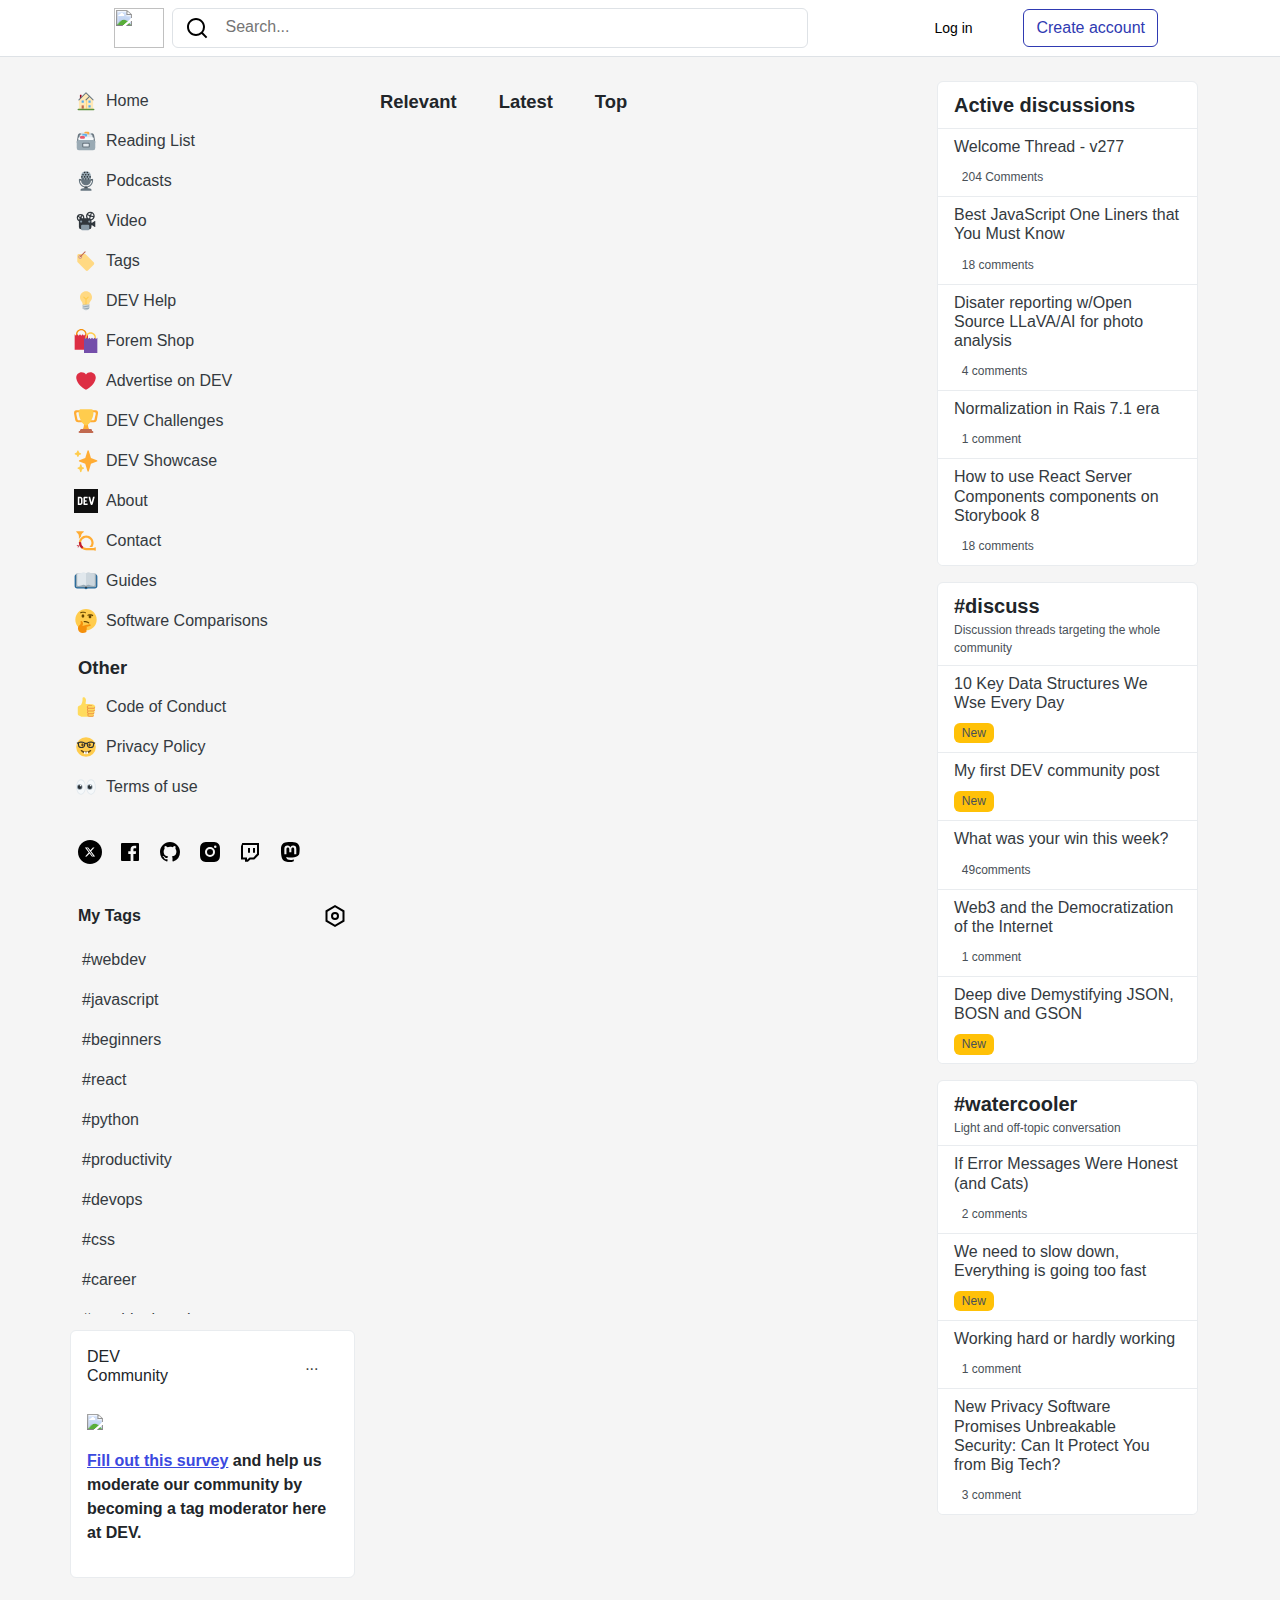
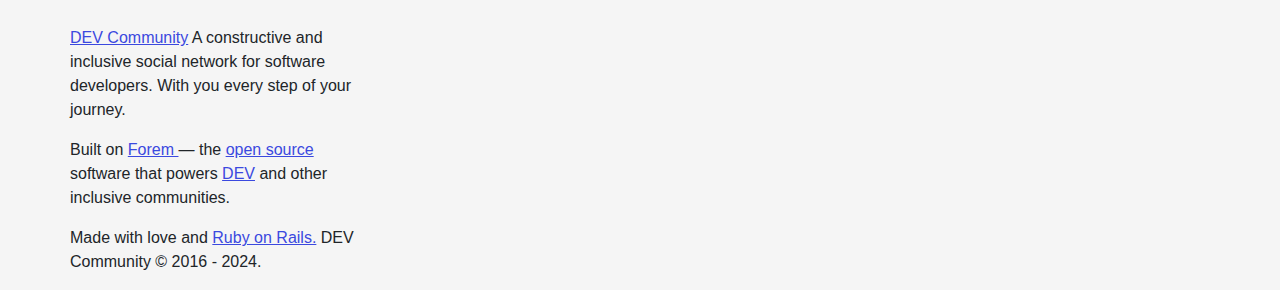
==== index.html @ f8b3f4e3 "." ====
<!DOCTYPE html>
<html lang="es">

<head>
  <meta charset="UTF-8" />
  <meta name="viewport" content="width=device-width, initial-scale=1.0" />
  <title>DEV Community</title>

  <link rel="icon"
    href="https://res.cloudinary.com/practicaldev/image/fetch/s--E8ak4Hr1--/c_limit,f_auto,fl_progressive,q_auto,w_32/https://dev-to.s3.us-east-2.amazonaws.com/favicon.ico" />
  <link rel="stylesheet" href="./css/styles.css" />
  <link href="https://cdn.jsdelivr.net/npm/bootstrap@5.3.3/dist/css/bootstrap.min.css" rel="stylesheet"
    integrity="sha384-QWTKZyjpPEjISv5WaRU9OFeRpok6YctnYmDr5pNlyT2bRjXh0JMhjY6hW+ALEwIH" crossorigin="anonymous" />
  <link rel="stylesheet" href="css/styles.css" />
</head>

<body class="bg-fondo vw-100 justify-content-center">

  <header class="bg-white m-0">
    <nav class="navbar navbar-expand-lg d-flex border-bottom">
      <div class="container-fuid w-100">
        <div class="d-flex justify-content-start justify-content-md-between ps-2">
          <button class="navbar-toggler ms-3 d-sm-block d-md-none" type="button"
            data-bs-target="#navbarSupportedContent" aria-controls="navbarSupportedContent" aria-expanded="false"
            data-bs-toggle="offcanvas" href="#navbarSupportedContent" role="button">
            <span class="navbar-toggler-icon" height="40"></span>
          </button>
          <div class="d-none d-md-block col-1"></div>
          <img src="https://dev-to-uploads.s3.amazonaws.com/uploads/logos/resized_logo_UQww2soKuUsjaOGNB38o.png" alt=""
            width="50" height="40" />
            

          <div class="border rounded d-none d-md-block ms-2 w-50 d-flex flex-nowrap align-items-center">
            <button class="btn btn-ghost-morado">
              <svg class="" width="24" height="24">
                <path
                  d="M18.031 16.617l4.283 4.282-1.415 1.415-4.282-4.283A8.96 8.96 0 0111 20c-4.968 0-9-4.032-9-9s4.032-9 9-9 9 4.032 9 9a8.96 8.96 0 01-1.969 5.617zm-2.006-.742A6.977 6.977 0 0018 11c0-3.868-3.133-7-7-7-3.868 0-7 3.132-7 7 0 3.867 3.132 7 7 7a6.977 6.977 0 004.875-1.975l.15-.15z">
                </path>
              </svg>
            </button>
            <input class="position-relative no-border w-50 border-0" type="text" placeholder="Search..." id="searchInput" />
          </div>
          <div class="ms-auto me-3 d-flex justify-content-end align-items-center gap-3">
            <button class="d-block d-md-none bg-transparent btn btn-light" id="searchButton">
              <svg class="" width="24" height="24">
                <path
                  d="M18.031 16.617l4.283 4.282-1.415 1.415-4.282-4.283A8.96 8.96 0 0111 20c-4.968 0-9-4.032-9-9s4.032-9 9-9 9 4.032 9 9a8.96 8.96 0 01-1.969 5.617zm-2.006-.742A6.977 6.977 0 0018 11c0-3.868-3.133-7-7-7-3.868 0-7 3.132-7 7 0 3.867 3.132 7 7 7a6.977 6.977 0 004.875-1.975l.15-.15z">
                </path>
              </svg>
            </button>
            <button onclick="window.location.href='./log-ing/login.html'"  type="button" class="btn btn-outline-secondary btn-sm m-1 button-login">
              Log in
            </button>
            <button onclick="window.location.href='./create-a-count/create-a-count.html'" class="btn btn-outline-dark-morado btn-bold text-nowrap">
              Create account
            </button>
          </div>
          <div class="d-none d-md-block col-1"></div>
        </div>
      </div>
    </nav>
  </header>


  <div class="container mt-4">
    <div class="row">
      <div class="d-none d-md-block col-md-4 col-lg-3 flex-column p-0">

        <div class="leftAside">
          <nav class="menuList" id="DevCommunity">
            <ul class="nav flex-column">
              <li class="nav-item">
                <a class="nav btn text-start btn-ghost-morado text-nowrap py-2" href="#">
                  <img src="img/home.svg" alt="" class="me-2 ms-1" />Home</a>
              </li>
              <li class="nav-item">
                <a class="nav btn text-start btn-ghost-morado text-nowrap py-2" href="#">
                  <img src="img/reading_list.svg" alt="" class="me-2 ms-1" />
                  Reading List</a>
              </li>
              <li class="nav-item">
                <a class="nav btn text-start btn-ghost-morado text-nowrap py-2" href="#">
                  <img src="img/podcasts.svg" alt="" class="me-2 ms-1" />
                  Podcasts</a>
              </li>
              <li class="nav-item">
                <a class="nav btn text-start btn-ghost-morado text-nowrap py-2" href="#">
                  <img src="img/videos.svg" alt="" class="me-2 ms-1" /> Video</a>
              </li>
              <li class="nav-item">
                <a class="nav btn text-start btn-ghost-morado text-nowrap py-2" href="#">
                  <img src="img/tags.svg" alt="" class="me-2 ms-1" /> Tags</a>
              </li>
              <li class="nav-item">
                <a class="nav btn text-start btn-ghost-morado text-nowrap py-2" href="#">
                  <img src="img/dev_help.svg" alt="" class="me-2 ms-1" /> DEV
                  Help</a>
              </li>
              <li class="nav-item">
                <a class="nav btn text-start btn-ghost-morado text-nowrap py-2" href="#">
                  <img src="img/forem_shop.svg" alt="" class="me-2 ms-1" />
                  Forem Shop</a>
              </li>
              <li class="nav-item">
                <a class="nav btn text-start btn-ghost-morado flex-nowrap text-nowrap py-2" href="#">
                  <img src="img/advertise.svg" alt="" class="me-2 ms-1" />
                  Advertise on DEV</a>
              </li>
              <li class="nav-item">
                <a class="nav btn text-start btn-ghost-morado text-nowrap py-2" href="#">
                  <img src="img/dev_challenges.svg" alt="" class="me-2 ms-1" />
                  DEV Challenges</a>
              </li>
              <li class="nav-item">
                <a class="nav btn text-start btn-ghost-morado text-nowrap py-2" href="#">
                  <img src="img/dev_showcase.svg" alt="" class="me-2 ms-1" />
                  DEV Showcase</a>
              </li>
              <li class="nav-item">
                <a class="nav btn text-start btn-ghost-morado text-nowrap py-2" href="#">
                  <img src="img/about.svg" alt="" class="me-2 ms-1" /> About</a>
              </li>
              <li class="nav-item">
                <a class="nav btn text-start btn-ghost-morado text-nowrap py-2" href="#">
                  <img src="img/contact.svg" alt="" class="me-2 ms-1" />
                  Contact</a>
              </li>
              <li class="nav-item">
                <a class="nav btn text-start btn-ghost-morado text-nowrap py-2" href="#">
                  <img src="img/guides.svg" alt="" class="me-2 ms-1" />
                  Guides</a>
              </li>
              <li class="nav-item">
                <a class="nav btn text-start btn-ghost-morado flex-nowrap text-nowrap py-2" href="#">
                  <img src="img/software.svg" alt="" class="me-2 ms-1" />
                  Software Comparisons</a>
              </li>
            </ul>
          </nav>
  
          <nav class="OthersContainer mt-3">
            <h6 class="ms-2 fs-6 fw-bold">Other</h6>
            <ul class="nav flex-column">
              <li class="nav-item">
                <a class="nav btn text-start btn-ghost-morado text-nowrap py-2" href="#">
                  <img src="img/code.svg" alt="" class="me-2 ms-1" />Code of
                  Conduct</a>
              </li>
              <li class="nav-item">
                <a class="nav btn text-start btn-ghost-morado text-nowrap py-2" href="#">
                  <img src="img/privacy.svg" alt="" class="me-2 ms-1" />Privacy
                  Policy</a>
              </li>
              <li class="nav-item">
                <a class="nav btn text-start btn-ghost-morado text-nowrap py-2" href="#">
                  <img src="img/terms.svg" alt="" class="me-2 ms-1" />Terms of
                  use</a>
              </li>
            </ul>
          </nav>
  
          <nav class="SocialsContainer d-flex justify-content-around mt-4 mb-4 w-75">
            <a href="" class="btn btn-ghost-morado p-2"><img src="img/twiter.svg" alt="" /></a>
            <a href="" class="btn btn-ghost-morado p-2"><img src="img/facebook.svg" alt="" /></a>
            <a href="" class="btn btn-ghost-morado p-2"><img src="img/github.svg" alt="" /></a>
            <a href="" class="btn btn-ghost-morado p-2"><img src="img/insta.svg" alt="" /></a>
            <a href="" class="btn btn-ghost-morado p-2"><img src="img/twitch.svg" alt="" /></a>
            <a href="" class="btn btn-ghost-morado p-2"><img src="img/mastodon.svg" alt="" /></a>
          </nav>
  
          <div class="TagsContainer">
            <header class="d-flex align-items-center justify-content-between">
              <h6 class="fw-bold ms-2 mt-2">My Tags</h6>
              <svg xmlns="http://www.w3.org/2000/svg" viewbox="0 0" width="40" height="40" class="btn btn-ghost-morado p-2">
                <path
                  d="M12 1l9.5 5.5v11L12 23l-9.5-5.5v-11L12 1zm0 2.311L4.5 7.653v8.694l7.5 4.342 7.5-4.342V7.653L12 3.311zM12 16a4 4 0 110-8 4 4 0 010 8zm0-2a2 2 0 100-4 2 2 0 000 4z">
                </path>
              </svg>
            </header>
    
            <div class="overflow-y-auto -m-1 p-1 mb-2" style="max-height: 42vh">
              <a href="" class="nav btn text-start btn-ghost-morado text-nowrap p-2">#webdev</a><a href=""
                class="nav btn text-start btn-ghost-morado text-nowrap p-2">#javascript</a><a href=""
                class="nav btn text-start btn-ghost-morado text-nowrap p-2">#beginners</a><a href=""
                class="nav btn text-start btn-ghost-morado text-nowrap p-2">#react</a><a href=""
                class="nav btn text-start btn-ghost-morado text-nowrap p-2">#python</a><a href=""
                class="nav btn text-start btn-ghost-morado text-nowrap p-2">#productivity</a><a href=""
                class="nav btn text-start btn-ghost-morado text-nowrap p-2">#devops</a><a href=""
                class="nav btn text-start btn-ghost-morado text-nowrap p-2">#css</a><a href=""
                class="nav btn text-start btn-ghost-morado text-nowrap p-2">#career</a><a href=""
                class="nav btn text-start btn-ghost-morado text-nowrap p-2">#machinelearning</a><a href=""
                class="nav btn text-start btn-ghost-morado text-nowrap p-2">#php</a><a href=""
                class="nav btn text-start btn-ghost-morado text-nowrap p-2">#android</a><a href="/t/git" title="git tag"
                class="nav btn text-start btn-ghost-morado text-nowrap p-2">#git</a><a href=""
                class="nav btn text-start btn-ghost-morado text-nowrap p-2">#codenewbie</a><a href=""
                class="nav btn text-start btn-ghost-morado text-nowrap p-2">#chatgpt</a><a href=""
                class="nav btn text-start btn-ghost-morado text-nowrap p-2">#vscode</a><a href=""
                class="nav btn text-start btn-ghost-morado text-nowrap p-2">#ios</a><a href=""
                class="nav btn text-start btn-ghost-morado text-nowrap p-2">#ubuntu</a><a href=""
                class="nav btn text-start btn-ghost-morado text-nowrap p-2">#bash</a>
            </div>
          </div>

          <div class="footerAsideContainer card rounded overflow-hidden border-light-subtle mx-auto display:grid gap-3 fw-bold mt-3">
            <div class="cardcontent p-3 border-light-subtle">
              <div class="justify-content-center">
                <div class="d-flex flex-row">
                  <h6>DEV Community</h6>
                  <a class="btn btn-ghost gap-1 w-25 h-25 bold ms-9 .text-wrap">
                    ...
                  </a>
                </div>
                <div class="mt-3 "><img class="w-100"
                    src="https://res.cloudinary.com/practicaldev/image/fetch/s--KfYhPrXu--/c_limit%2Cf_auto%2Cfl_progressive%2Cq_auto%2Cw_350/https://dev-to-uploads.s3.amazonaws.com/uploads/articles/gxatl8njvv45ht30hcx9.png" />
                </div>
                <div class="mt-3">
                  <p gap="5">
                    <a class="link-morado" href="">Fill out this survey</a> and help us moderate our
                    community by becoming a tag moderator here at DEV.
                  </p>
                </div>
              </div>
            </div>
          </div class=mt>
          <div class="mt-5">
            <p>
              <span><a class="link-morado" href="">DEV Community</a> A constructive and inclusive social
                network for software developers. With you every step of your
                journey.</span>
            <div class="mt-3">Built on <a class="link-morado" href="">Forem </a>— the
              <a class="link-morado" href="">open source</a> software that powers
              <a class="link-morado" href="">DEV</a> and other inclusive communities.
            </div>
            <div class="mt-3">Made with love
              and <a class="link-morado" href="">Ruby on Rails.</a> DEV Community © 2016 - 2024.</div>
            </p>
          </div>
          </div>


        </div>

        <div class="cardsContainer col-12 col-md-8 col-lg-6">
          <ul class="nav nav-underline">
            <li class="nav-item">
              <a class="btn btn-morado fs-6 fw-bold" aria-current="page" href="#" id="relevantButton">Relevant</a>
            </li>
            <li class="nav-item">
              <a class="btn btn-morado fs-6 fw-bold" href="#" id="latestButton">Latest</a>
            </li>
            <li class="nav-item">
              <a class="btn btn-morado fs-6 fw-bold" href="#" id="topButton">Top</a>
            </li>
          </ul>
          <div class="d-flex flex-column gap-2" id="allCards"> 
            <!--Aqui van las cards-->          
          </div>
        </div>       

        <div class="rightAside d-none col-3 d-lg-block">
          <div class="text-wrap">
            <!-- Tarjeta de Discusiones Activas -->
            <div class="card mb-3 border-light-subtle">
              <div class="card-header fw-bold fs-5 bg-transparent border-light-subtle">
                Active discussions
              </div>
              <ul class="list-group list-group-flush">
                <li class="list-group-item border-light-subtle">
                  <h6>
                    <a href="#" class="link-dark-morado">Welcome Thread - v277</a>
                  </h6>
                  <div class="reactions">
                    <span class="badge">204 Comments</span>
                  </div>
                </li>
                <li class="list-group-item border-light-subtle">
                  <h6>
                    <a href="#" class="link-dark-morado">Best JavaScript One Liners that You Must Know</a>
                  </h6>
                  <div class="reactions">
                    <span class="badge bg-transparent">18 comments</span>
                  </div>
                </li>
                <li class="list-group-item border-light-subtle">
                  <h6>
                    <a href="#" class="link-dark-morado">Disater reporting w/Open Source LLaVA/AI for photo
                      analysis</a>
                  </h6>
                  <div class="reactions">
                    <span class="badge bg-transparent">4 comments</span>
                  </div>
                </li>
                <li class="list-group-item border-light-subtle">
                  <h6>
                    <a href="#" class="link-dark-morado">Normalization in Rais 7.1 era</a>
                  </h6>
                  <div class="reactions">
                    <span class="badge bg-transparent">1 comment</span>
                  </div>
                </li>
                <li class="list-group-item">
                  <h6>
                    <a href="#" class="link-dark-morado">How to use React Server Components components on Storybook
                      8</a>
                  </h6>
                  <div class="reactions">
                    <span class="badge bg-transparent">18 comments</span>
                  </div>
                </li>
              </ul>
            </div>
    
            <!-- Tarjeta de Anuncios -->
            <div class="card mb-3 border-light-subtle">
              <div class="card-header d-flex flex-column bg-transparent border-light-subtle">
                <span class="fs-5 fw-bold">#discuss</span>
                <span class="fs-sm text-light-emphasis">Discussion threads targeting the whole community</span>
              </div>
    
              <ul class="list-group list-group-flush">
                <li class="list-group-item border-light-subtle">
                  <h6>
                    <a href="#" class="link-dark-morado">10 Key Data Structures We Wse Every Day</a>
                  </h6>
                  <div class="reactions">
                    <span class="badge bg-warning">New</span>
                  </div>
                </li>
                <li class="list-group-item border-light-subtle">
                  <h6>
                    <a href="#" class="link-dark-morado">My first DEV community post</a>
                  </h6>
                  <div class="reactions">
                    <span class="badge bg-warning">New</span>
                  </div>
                </li>
                <li class="list-group-item border-light-subtle">
                  <h6>
                    <a href="#" class="link-dark-morado">What was your win this week?</a>
                  </h6>
                  <div class="reactions">
                    <span class="badge bg-transparent">49comments</span>
                  </div>
                </li>
                <li class="list-group-item border-light-subtle">
                  <h6>
                    <a href="#" class="link-dark-morado">Web3 and the Democratization of the Internet</a>
                  </h6>
                  <div class="reactions">
                    <span class="badge bg-transparent">1 comment</span>
                  </div>
                </li>
                <li class="list-group-item border-light-subtle">
                  <h6>
                    <a href="#" class="link-dark-morado">Deep dive Demystifying JSON, BOSN and GSON</a>
                  </h6>
                  <div class="reactions">
                    <span class="badge bg-warning">New</span>
                  </div>
                </li>
              </ul>
            </div>
    
            <!-- Tarjeta de Eventos -->
            <div class="card mb-3 border-light-subtle">
              <div class="card-header d-flex flex-column bg-transparent border-light-subtle">
                <span class="fs-5 fw-bold">#watercooler</span>
                <span class="fs-sm text-light-emphasis">Light and off-topic conversation</span>
              </div>
    
              <ul class="list-group list-group-flush">
                <li class="list-group-item border-light-subtle">
                  <h6>
                    <a href="#" class="link-dark-morado"">If Error Messages Were
                      Honest (and Cats)
                    </h6>
                    <div class=" reactions">
                      <span class="badge bg-transparent">2 comments</span>
            </div>
            </li>
            <li class="list-group-item border-light-subtle link-danger">
              <h6>
                <a href="#" class="link-dark-morado">We need to slow down, Everything is going too fast</a>
              </h6>
              <div class="reactions">
                <span class="badge bg-warning">New</span>
              </div>
            </li>
            <li class="list-group-item border-light-subtle">
              <h6>
                <a href="#" class="link-dark-morado">Working hard or hardly working</a>
              </h6>
              <div class="reactions">
                <span class="badge bg-transparent">1 comment</span>
              </div>
            </li>
            <li class="list-group-item border-light-subtle">
              <h6>
                <a href="#" class="link-dark-morado">New Privacy Software Promises Unbreakable Security: Can It
                  Protect You from Big Tech?</a>
              </h6>
              <div class="reactions">
                <span class="badge bg-transparent">3 comment</span>
              </div>
            </li>
            </ul>
          </div>
            </div>
        </div>
        
      </div>
    </div>
  </div>


  <script src="https://cdn.jsdelivr.net/npm/bootstrap@5.3.3/dist/js/bootstrap.bundle.min.js"
    integrity="sha384-YvpcrYf0tY3lHB60NNkmXc5s9fDVZLESaAA55NDzOxhy9GkcIdslK1eN7N6jIeHz"
    crossorigin="anonymous"></script>
    <script src="js/main.js"></script>
</body>

</html>
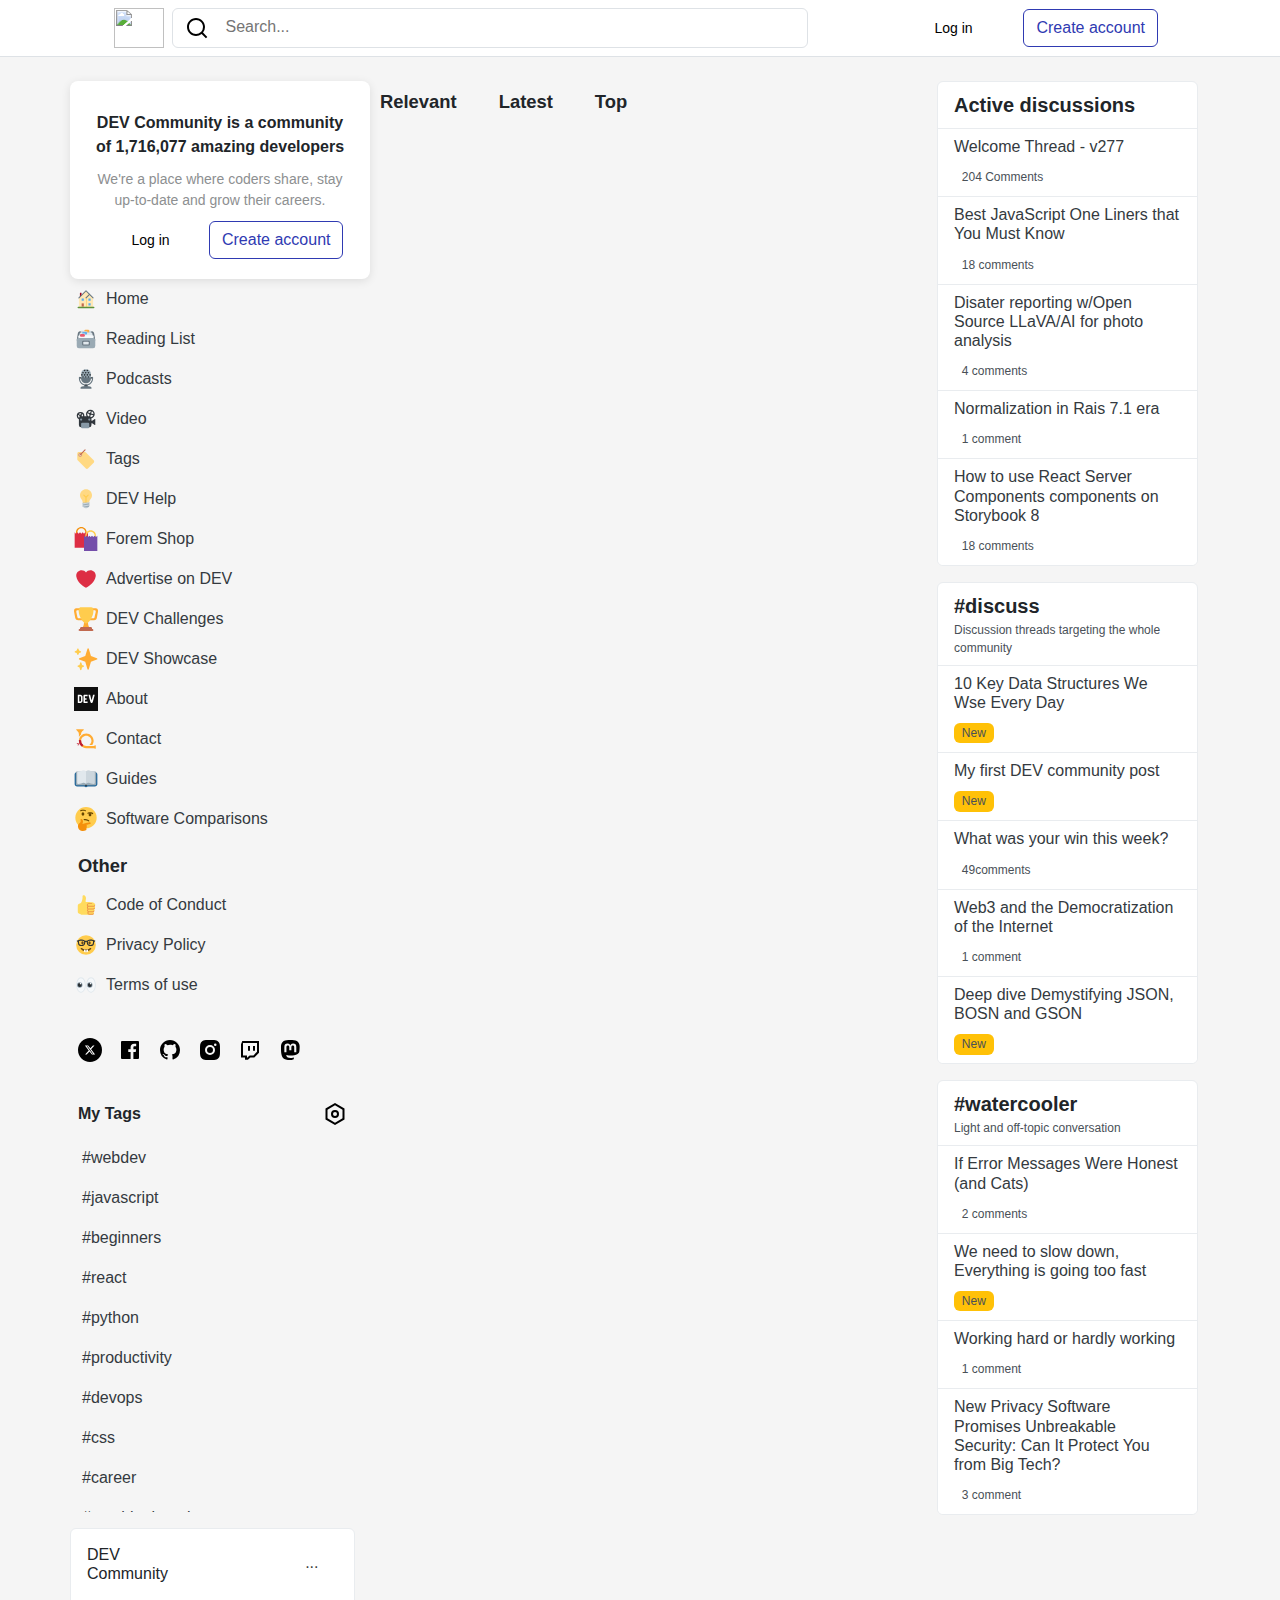
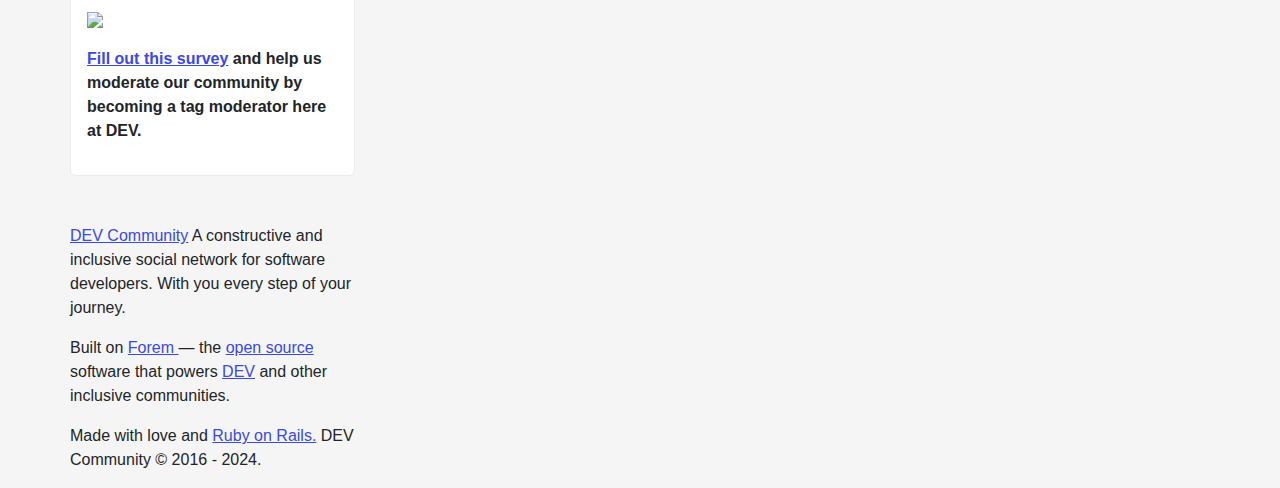
==== commit 4ea76130: "." ====
--- a/index.html
+++ b/index.html
@@ -28,7 +28,6 @@
           <div class="d-none d-md-block col-1"></div>
           <img src="https://dev-to-uploads.s3.amazonaws.com/uploads/logos/resized_logo_UQww2soKuUsjaOGNB38o.png" alt=""
             width="50" height="40" />
-            
 
           <div class="border rounded d-none d-md-block ms-2 w-50 d-flex flex-nowrap align-items-center">
             <button class="btn btn-ghost-morado">
@@ -66,6 +65,21 @@
     <div class="row">
       <div class="d-none d-md-block col-md-4 col-lg-3 flex-column p-0">
 
+        <div class="barra-lateral">
+          <div class="card-lateral">
+            <p><strong>DEV Community is a community of 1,716,077 amazing developers</strong></p>
+            <p class="asidi-p">We're a place where coders share, stay up-to-date and grow their careers.</p>
+            <button onclick="window.location.href='./log-ing/login.html'" type="button"
+              class="btn btn-outline-secondary btn-sm m-1 button-login">
+              Log in
+            </button>
+            <button onclick="window.location.href='./create-a-count/create-a-count.html'"
+              class="btn btn-outline-dark-morado text-nowrap button-create-account">
+              Create account
+            </button>
+          </div>
+        </div>
+        
         <div class="leftAside">
           <nav class="menuList" id="DevCommunity">
             <ul class="nav flex-column">
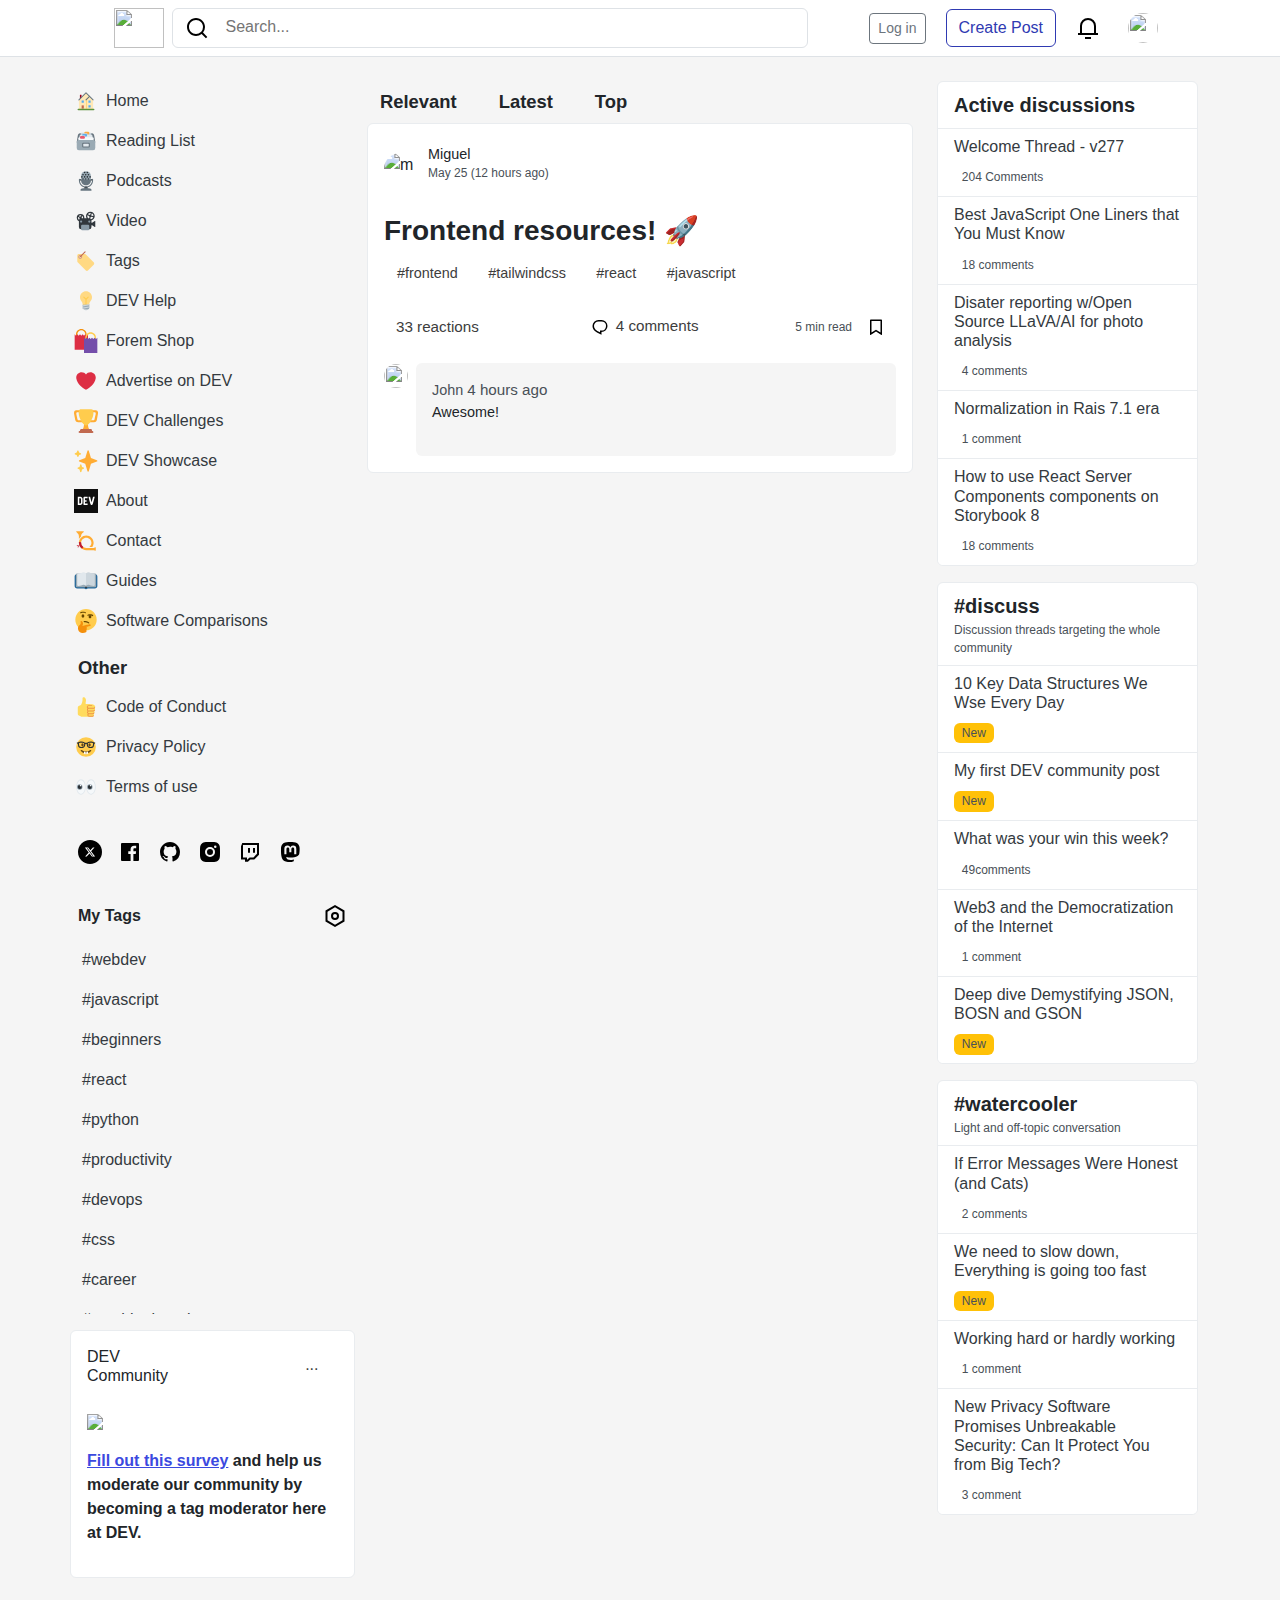
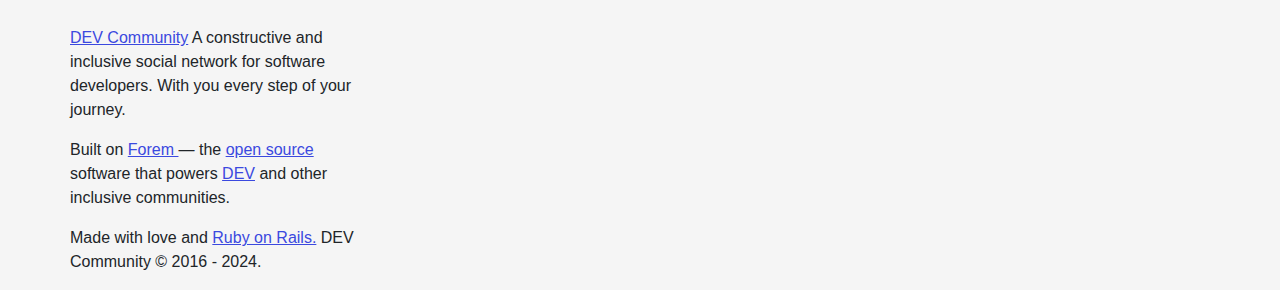
==== commit d1e14de4: "2" ====
--- a/index.html
+++ b/index.html
@@ -29,6 +29,120 @@
           <img src="https://dev-to-uploads.s3.amazonaws.com/uploads/logos/resized_logo_UQww2soKuUsjaOGNB38o.png" alt=""
             width="50" height="40" />
 
+          <!--sidebar-->
+          <div class="offcanvas offcanvas-start d-lg-none" data-bs-scroll="true" data-bs-backdrop="false"
+            id="navbarSupportedContent" tabindex="-1" aria-labelledby="navbarSupportedContentLabel">
+            <div class="offcanvas-header">
+              <h5 class="offcanvas-title" id="navbarSupportedContentLabel">
+                Dev Community
+              </h5>
+              <button type="button" class="btn-close" data-bs-dismiss="offcanvas" aria-label="Close"></button>
+            </div>
+            <div class="offcanvas-body p-0">
+              <div class="ps-2 pe-2">
+                <nav id="DevCommunity">
+                  <ul class="nav flex-column">
+                    <li class="nav-item">
+                      <a class="nav btn text-start btn-ghost-morado text-nowrap py-2" href="#">
+                        <img src="img/home.svg" alt="" class="me-2 ms-1" />Home</a>
+                    </li>
+                    <li class="nav-item">
+                      <a class="nav btn text-start btn-ghost-morado text-nowrap py-2" href="#">
+                        <img src="img/reading_list.svg" alt="" class="me-2 ms-1" />
+                        Reading List</a>
+                    </li>
+                    <li class="nav-item">
+                      <a class="nav btn text-start btn-ghost-morado text-nowrap py-2" href="#">
+                        <img src="img/podcasts.svg" alt="" class="me-2 ms-1" />
+                        Podcasts</a>
+                    </li>
+                    <li class="nav-item">
+                      <a class="nav btn text-start btn-ghost-morado text-nowrap py-2" href="#">
+                        <img src="img/videos.svg" alt="" class="me-2 ms-1" />
+                        Video</a>
+                    </li>
+                    <li class="nav-item">
+                      <a class="nav btn text-start btn-ghost-morado text-nowrap py-2" href="#">
+                        <img src="img/tags.svg" alt="" class="me-2 ms-1" />
+                        Tags</a>
+                    </li>
+                    <li class="nav-item">
+                      <a class="nav btn text-start btn-ghost-morado text-nowrap py-2" href="#">
+                        <img src="img/dev_help.svg" alt="" class="me-2 ms-1" />
+                        DEV Help</a>
+                    </li>
+                    <li class="nav-item">
+                      <a class="nav btn text-start btn-ghost-morado text-nowrap py-2" href="#">
+                        <img src="img/forem_shop.svg" alt="" class="me-2 ms-1" />
+                        Forem Shop</a>
+                    </li>
+                    <li class="nav-item">
+                      <a class="nav btn text-start btn-ghost-morado flex-nowrap text-nowrap py-2" href="#">
+                        <img src="img/advertise.svg" alt="" class="me-2 ms-1" />
+                        Advertise on DEV</a>
+                    </li>
+                    <li class="nav-item">
+                      <a class="nav btn text-start btn-ghost-morado text-nowrap py-2" href="#">
+                        <img src="img/dev_challenges.svg" alt="" class="me-2 ms-1" />
+                        DEV Challenges</a>
+                    </li>
+                    <li class="nav-item">
+                      <a class="nav btn text-start btn-ghost-morado text-nowrap py-2" href="#">
+                        <img src="img/dev_showcase.svg" alt="" class="me-2 ms-1" />
+                        DEV Showcase</a>
+                    </li>
+                    <li class="nav-item">
+                      <a class="nav btn text-start btn-ghost-morado text-nowrap py-2" href="#">
+                        <img src="img/about.svg" alt="" class="me-2 ms-1" />
+                        About</a>
+                    </li>
+                    <li class="nav-item">
+                      <a class="nav btn text-start btn-ghost-morado text-nowrap py-2" href="#">
+                        <img src="img/contact.svg" alt="" class="me-2 ms-1" />
+                        Contact</a>
+                    </li>
+                    <li class="nav-item">
+                      <a class="nav btn text-start btn-ghost-morado text-nowrap py-2" href="#">
+                        <img src="img/guides.svg" alt="" class="me-2 ms-1" />
+                        Guides</a>
+                    </li>
+                    <li class="nav-item">
+                      <a class="nav btn text-start btn-ghost-morado flex-nowrap text-nowrap py-2" href="#">
+                        <img src="img/software.svg" alt="" class="me-2 ms-1" />
+                        Software Comparisons</a>
+                    </li>
+                  </ul>
+                </nav>
+                <nav class="mt-3" id="Other">
+                  <h6 class="ms-2 fs-5 fw-bold">Other</h6>
+                  <ul class="nav flex-column">
+                    <li class="nav-item">
+                      <a class="nav btn text-start btn-ghost-morado text-nowrap py-2" href="#">
+                        <img src="img/code.svg" alt="" class="me-2 ms-1" />Code of Conduct</a>
+                    </li>
+                    <li class="nav-item">
+                      <a class="nav btn text-start btn-ghost-morado text-nowrap py-2" href="#">
+                        <img src="img/privacy.svg" alt="" class="me-2 ms-1" />Privacy Policy</a>
+                    </li>
+                    <li class="nav-item">
+                      <a class="nav btn text-start btn-ghost-morado text-nowrap py-2" href="#">
+                        <img src="img/terms.svg" alt="" class="me-2 ms-1" />Terms of use</a>
+                    </li>
+                  </ul>
+                </nav>
+                <nav class="d-flex justify-content-around mt-4 mb-4 w-75" id="Socials">
+                  <a href="" class="btn btn-ghost-morado px-2 py-2"><img src="img/twiter.svg" alt="" /></a>
+                  <a href="" class="btn btn-ghost-morado px-2 py-2"><img src="img/facebook.svg" alt="" /></a>
+                  <a href="" class="btn btn-ghost-morado px-2 py-2"><img src="img/github.svg" alt="" /></a>
+                  <a href="" class="btn btn-ghost-morado px-2 py-2"><img src="img/insta.svg" alt="" /></a>
+                  <a href="" class="btn btn-ghost-morado px-2 py-2"><img src="img/twitch.svg" alt="" /></a>
+                  <a href="" class="btn btn-ghost-morado px-2 py-2"><img src="img/mastodon.svg" alt="" /></a>
+                </nav>
+              </div>
+            </div>
+          </div>
+          <!--sidebar-->
+
           <div class="border rounded d-none d-md-block ms-2 w-50 d-flex flex-nowrap align-items-center">
             <button class="btn btn-ghost-morado">
               <svg class="" width="24" height="24">
@@ -37,10 +151,10 @@
                 </path>
               </svg>
             </button>
-            <input class="position-relative no-border w-50 border-0" type="text" placeholder="Search..." id="searchInput" />
+            <input class="position-relative no-border w-50 border-0" type="text" placeholder="Search..." />
           </div>
           <div class="ms-auto me-3 d-flex justify-content-end align-items-center gap-3">
-            <button class="d-block d-md-none bg-transparent btn btn-light" id="searchButton">
+            <button class="d-block d-md-none bg-transparent btn btn-light">
               <svg class="" width="24" height="24">
                 <path
                   d="M18.031 16.617l4.283 4.282-1.415 1.415-4.282-4.283A8.96 8.96 0 0111 20c-4.968 0-9-4.032-9-9s4.032-9 9-9 9 4.032 9 9a8.96 8.96 0 01-1.969 5.617zm-2.006-.742A6.977 6.977 0 0018 11c0-3.868-3.133-7-7-7-3.868 0-7 3.132-7 7 0 3.867 3.132 7 7 7a6.977 6.977 0 004.875-1.975l.15-.15z">
@@ -50,9 +164,16 @@
             <button onclick="window.location.href='./log-ing/login.html'"  type="button" class="btn btn-outline-secondary btn-sm m-1 button-login">
               Log in
             </button>
-            <button onclick="window.location.href='./create-a-count/create-a-count.html'" class="btn btn-outline-dark-morado btn-bold text-nowrap">
-              Create account
-            </button>
+            <a href="crearpost.html"><button onclick="window.location.href='./create-a-count/create-a-count.html'" class="btn btn-outline-dark-morado btn-bold text-nowrap">
+              Create Post
+            </button></a>
+            <a class="mx-1" href="">
+              <svg xmlns="http://www.w3.org/2000/svg" width="24" height="24">
+                <path d="M20 17h2v2H2v-2h2v-7a8 8 0 1116 0v7zm-2 0v-7a6 6 0 10-12 0v7h12zm-9 4h6v2H9v-2z"></path>
+              </svg>
+            </a>
+            <img class="ms-2 rounded-circle" src="https://randomuser.me/api/portraits/women/55.jpg" alt="" width="30"
+              height="30" />
           </div>
           <div class="d-none d-md-block col-1"></div>
         </div>
@@ -65,21 +186,6 @@
     <div class="row">
       <div class="d-none d-md-block col-md-4 col-lg-3 flex-column p-0">
 
-        <div class="barra-lateral">
-          <div class="card-lateral">
-            <p><strong>DEV Community is a community of 1,716,077 amazing developers</strong></p>
-            <p class="asidi-p">We're a place where coders share, stay up-to-date and grow their careers.</p>
-            <button onclick="window.location.href='./log-ing/login.html'" type="button"
-              class="btn btn-outline-secondary btn-sm m-1 button-login">
-              Log in
-            </button>
-            <button onclick="window.location.href='./create-a-count/create-a-count.html'"
-              class="btn btn-outline-dark-morado text-nowrap button-create-account">
-              Create account
-            </button>
-          </div>
-        </div>
-        
         <div class="leftAside">
           <nav class="menuList" id="DevCommunity">
             <ul class="nav flex-column">
@@ -263,11 +369,70 @@
               <a class="btn btn-morado fs-6 fw-bold" href="#" id="latestButton">Latest</a>
             </li>
             <li class="nav-item">
-              <a class="btn btn-morado fs-6 fw-bold" href="#" id="topButton">Top</a>
+              <a class="btn btn-morado fs-6 fw-bold" href="#">Top</a>
             </li>
           </ul>
-          <div class="d-flex flex-column gap-2" id="allCards"> 
-            <!--Aqui van las cards-->          
+          <div class="d-flex flex-column gap-2" id="allCards">
+            
+            <div class="card rounded overflow-hidden border-light-subtle" id="cards">
+              <img class="w-100" src="https://res.cloudinary.com/practicaldev/image/fetch/s--yH1__SZq--/c_limit%2Cf_auto%2Cfl_progressive%2Cq_auto%2Cw_775/https://dev-to-uploads.s3.amazonaws.com/uploads/articles/ytshyt5ieabbodlgx2gr.png" alt="" />
+              <div class="card-body p-3 border-light-subtle">
+                  <div class="d-flex align-items-center" id="firstSection">
+                      <img class="rounded-circle me-2" src="https://media.dev.to/cdn-cgi/image/width=90,height=90,fit=cover,gravity=auto,format=auto/https%3A%2F%2Fdev-to-uploads.s3.amazonaws.com%2Fuploads%2Fuser%2Fprofile_image%2F1463462%2Fadc8bd5d-e040-4aa7-8cce-18cb72dce06c.jpeg" alt="miguelrodriguez99 profile" width="32" height="32" />
+                      <div class="flex-grow-1">
+                          <a href="#" class="btn btn-ghost text-dark text-start p-1 fs-m">Miguel</a>
+                          <p class="fw-light fs-sm ms-1 text-light-emphasis link-dark fecha">May 25 (12 hours ago)</p>
+                      </div>
+                  </div>
+          
+                  <div class="mt-3" id="middleSection">
+                      <h3 class="mb-0">
+                          <a href="#" class="text-decoration-none text-dark fw-bold link-title"><strong>Frontend resources! &#128640;</strong></a>
+                      </h3>
+                      <div class="tags mt-2">
+                          <a href="#" class="btn btn-border fs-m">#frontend</a>
+                          <a href="#" class="btn btn-border fs-m">#tailwindcss</a>
+                          <a href="#" class="btn btn-border fs-m">#react</a>
+                          <a href="#" class="btn btn-border fs-m">#javascript</a>
+                      </div>
+          
+                      <div class="likes mt-3 d-flex justify-content-between align-items-center">
+                          <a href="#" class="btn btn-ghost fs-reactions d-flex gap-1">
+                              <span>33 reactions</span>
+                          </a>
+                          <a href="#" class="btn btn-ghost fs-reactions">
+                              <svg width="24" height="24" xmlns="http://www.w3.org/2000/svg" class="crayons-icon">
+                                  <path d="M10.5 5h3a6 6 0 110 12v2.625c-3.75-1.5-9-3.75-9-8.625a6 6 0 016-6zM12 15.5h1.5a4.501 4.501 0 001.722-8.657A4.5 4.5 0 0013.5 6.5h-3A4.5 4.5 0 006 11c0 2.707 1.846 4.475 6 6.36V15.5z"></path>
+                              </svg>
+                              4 comments
+                          </a>
+                          <div class="d-flex align-items-center">
+                              <p class="fw-light fs-sm text-light-emphasis mb-0">5 min read</p>
+                              <svg class="btn btn-ghost-morado p-2 ms-1" viewbox="0 0" width="40" height="40" xmlns="http://www.w3.org/2000/svg">
+                                  <path d="M6.75 4.5h10.5a.75.75 0 01.75.75v14.357a.375.375 0 01-.575.318L12 16.523l-5.426 3.401A.375.375 0 016 19.607V5.25a.75.75 0 01.75-.75zM16.5 6h-9v11.574l4.5-2.82 4.5 2.82V6z"></path>
+                              </svg>
+                          </div>
+                      </div>
+                  </div>
+          
+                  <div class="d-flex mt-3 gap-2" id="commentSection">
+                      <div class="avatarcomment">
+                          <img class="rounded-circle" src="https://media.dev.to/cdn-cgi/image/width=320,height=320,fit=cover,gravity=auto,format=auto/https%3A%2F%2Fdev-to-uploads.s3.amazonaws.com%2Fuploads%2Fuser%2Fprofile_image%2F1493941%2F935afd13-e2f6-480b-9fd3-975988dc6f30.jpg" alt="" width="24" height="24" />
+                      </div>
+                      <div class="comment rounded bg-fondo flex-grow-1 p-3">
+                          <div class="authortime d-flex align-items-center gap-1">
+                              <a href="#" class="text-decoration-none text-light-emphasis fs-m">John</a>
+                              <a href="#" class="fs-reactions text-decoration-none text-light-emphasis fw-lighter">4 hours ago</a>
+                          </div>
+                          <div class="fs-m">
+                              <p>Awesome!</p>
+                          </div>
+                      </div>
+                  </div>
+              </div>
+          </div>
+          
+            
           </div>
         </div>       
 
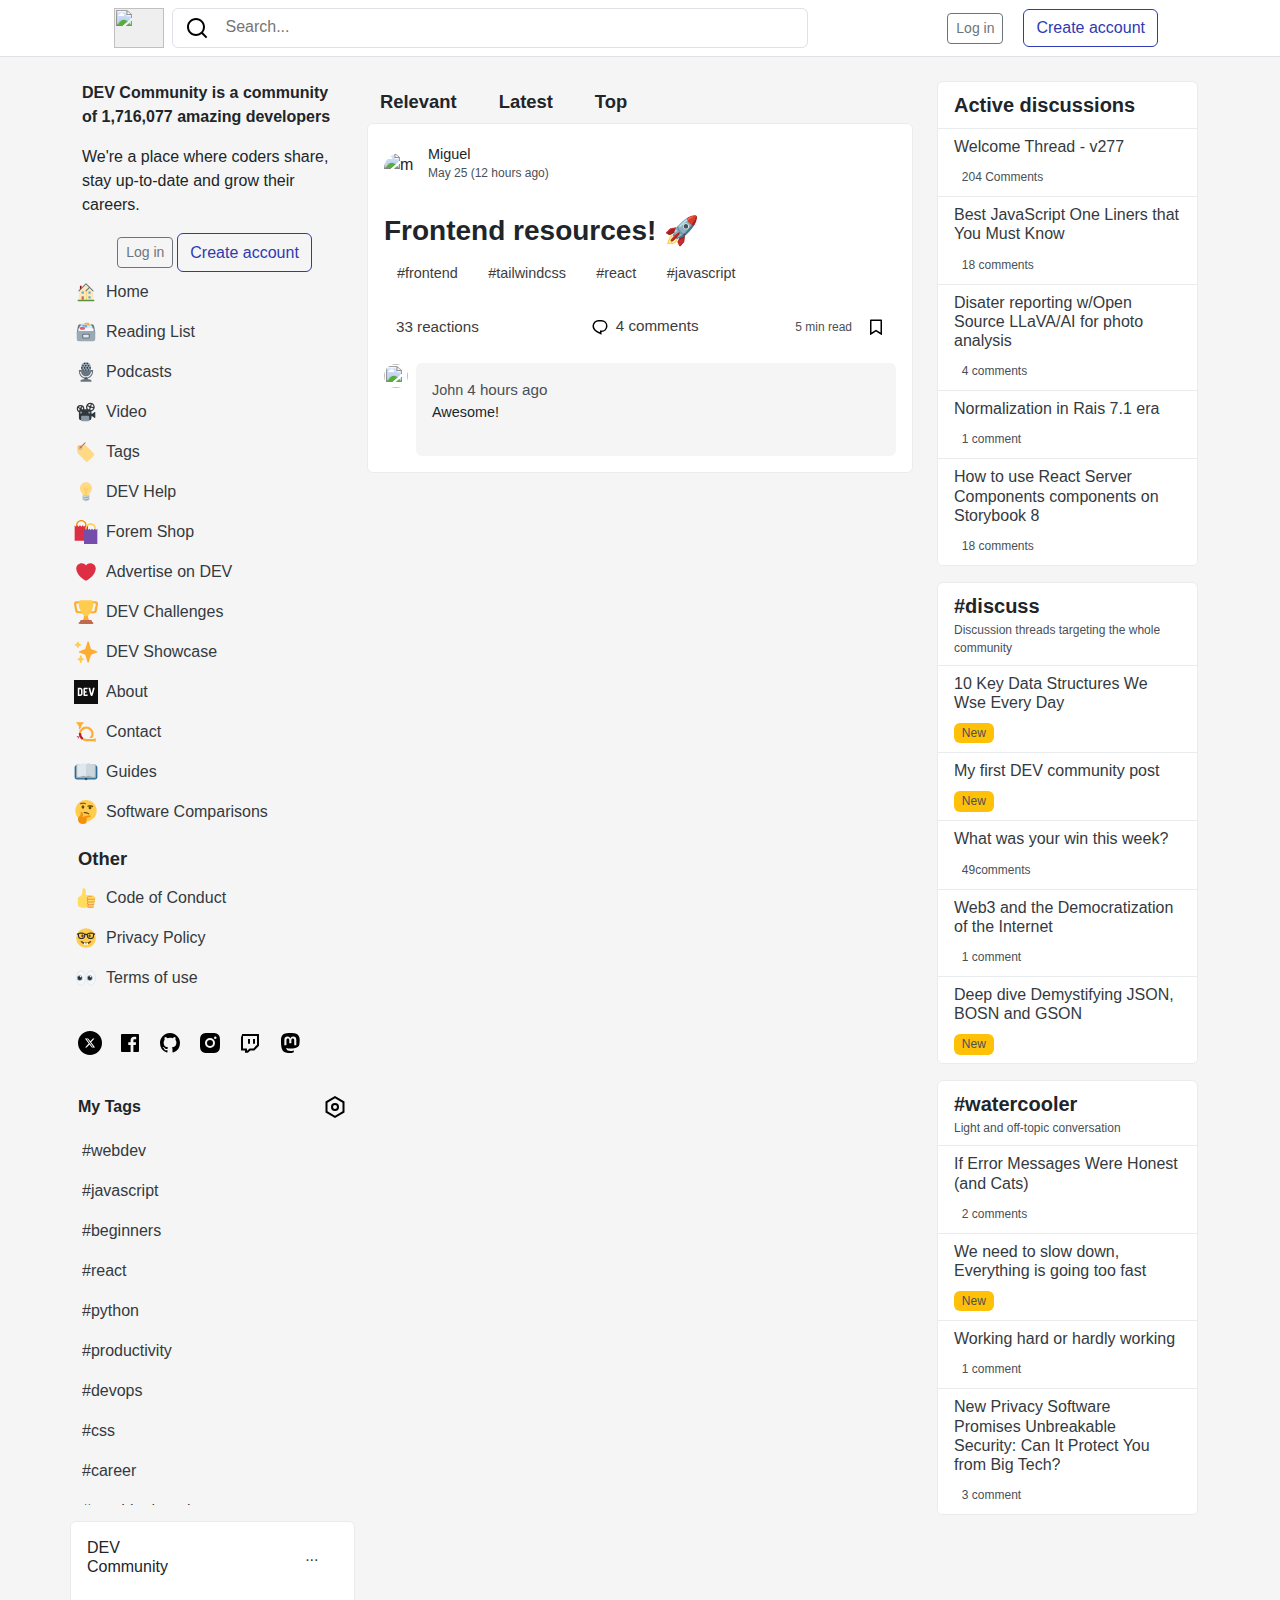
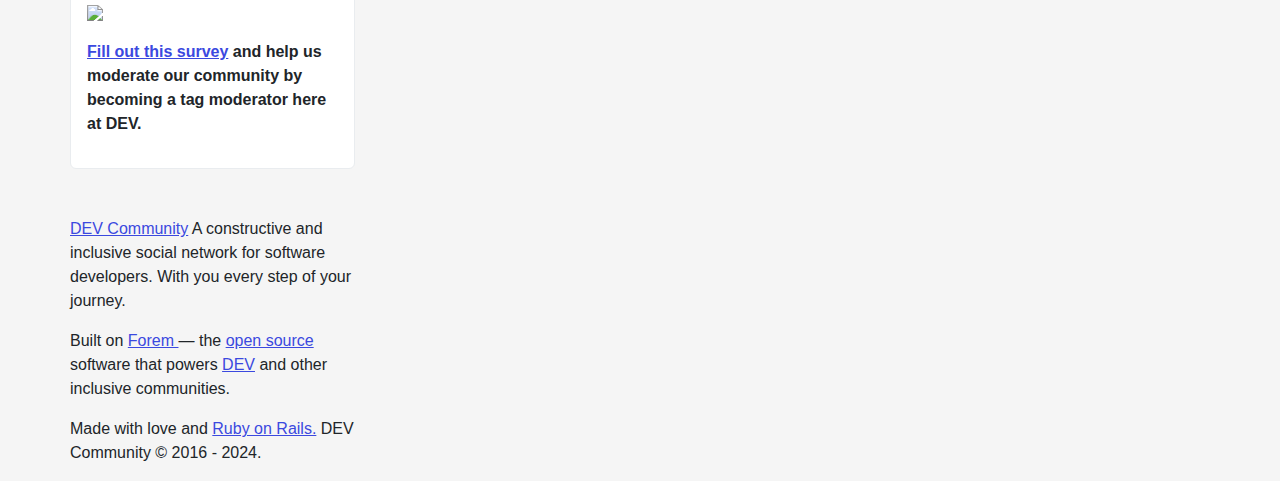
==== commit fcc97571: "2" ====
--- a/index.html
+++ b/index.html
@@ -26,123 +26,10 @@
             <span class="navbar-toggler-icon" height="40"></span>
           </button>
           <div class="d-none d-md-block col-1"></div>
+          <button style="border: none;" onclick="window.location.href='./index.html'">
           <img src="https://dev-to-uploads.s3.amazonaws.com/uploads/logos/resized_logo_UQww2soKuUsjaOGNB38o.png" alt=""
             width="50" height="40" />
-
-          <!--sidebar-->
-          <div class="offcanvas offcanvas-start d-lg-none" data-bs-scroll="true" data-bs-backdrop="false"
-            id="navbarSupportedContent" tabindex="-1" aria-labelledby="navbarSupportedContentLabel">
-            <div class="offcanvas-header">
-              <h5 class="offcanvas-title" id="navbarSupportedContentLabel">
-                Dev Community
-              </h5>
-              <button type="button" class="btn-close" data-bs-dismiss="offcanvas" aria-label="Close"></button>
-            </div>
-            <div class="offcanvas-body p-0">
-              <div class="ps-2 pe-2">
-                <nav id="DevCommunity">
-                  <ul class="nav flex-column">
-                    <li class="nav-item">
-                      <a class="nav btn text-start btn-ghost-morado text-nowrap py-2" href="#">
-                        <img src="img/home.svg" alt="" class="me-2 ms-1" />Home</a>
-                    </li>
-                    <li class="nav-item">
-                      <a class="nav btn text-start btn-ghost-morado text-nowrap py-2" href="#">
-                        <img src="img/reading_list.svg" alt="" class="me-2 ms-1" />
-                        Reading List</a>
-                    </li>
-                    <li class="nav-item">
-                      <a class="nav btn text-start btn-ghost-morado text-nowrap py-2" href="#">
-                        <img src="img/podcasts.svg" alt="" class="me-2 ms-1" />
-                        Podcasts</a>
-                    </li>
-                    <li class="nav-item">
-                      <a class="nav btn text-start btn-ghost-morado text-nowrap py-2" href="#">
-                        <img src="img/videos.svg" alt="" class="me-2 ms-1" />
-                        Video</a>
-                    </li>
-                    <li class="nav-item">
-                      <a class="nav btn text-start btn-ghost-morado text-nowrap py-2" href="#">
-                        <img src="img/tags.svg" alt="" class="me-2 ms-1" />
-                        Tags</a>
-                    </li>
-                    <li class="nav-item">
-                      <a class="nav btn text-start btn-ghost-morado text-nowrap py-2" href="#">
-                        <img src="img/dev_help.svg" alt="" class="me-2 ms-1" />
-                        DEV Help</a>
-                    </li>
-                    <li class="nav-item">
-                      <a class="nav btn text-start btn-ghost-morado text-nowrap py-2" href="#">
-                        <img src="img/forem_shop.svg" alt="" class="me-2 ms-1" />
-                        Forem Shop</a>
-                    </li>
-                    <li class="nav-item">
-                      <a class="nav btn text-start btn-ghost-morado flex-nowrap text-nowrap py-2" href="#">
-                        <img src="img/advertise.svg" alt="" class="me-2 ms-1" />
-                        Advertise on DEV</a>
-                    </li>
-                    <li class="nav-item">
-                      <a class="nav btn text-start btn-ghost-morado text-nowrap py-2" href="#">
-                        <img src="img/dev_challenges.svg" alt="" class="me-2 ms-1" />
-                        DEV Challenges</a>
-                    </li>
-                    <li class="nav-item">
-                      <a class="nav btn text-start btn-ghost-morado text-nowrap py-2" href="#">
-                        <img src="img/dev_showcase.svg" alt="" class="me-2 ms-1" />
-                        DEV Showcase</a>
-                    </li>
-                    <li class="nav-item">
-                      <a class="nav btn text-start btn-ghost-morado text-nowrap py-2" href="#">
-                        <img src="img/about.svg" alt="" class="me-2 ms-1" />
-                        About</a>
-                    </li>
-                    <li class="nav-item">
-                      <a class="nav btn text-start btn-ghost-morado text-nowrap py-2" href="#">
-                        <img src="img/contact.svg" alt="" class="me-2 ms-1" />
-                        Contact</a>
-                    </li>
-                    <li class="nav-item">
-                      <a class="nav btn text-start btn-ghost-morado text-nowrap py-2" href="#">
-                        <img src="img/guides.svg" alt="" class="me-2 ms-1" />
-                        Guides</a>
-                    </li>
-                    <li class="nav-item">
-                      <a class="nav btn text-start btn-ghost-morado flex-nowrap text-nowrap py-2" href="#">
-                        <img src="img/software.svg" alt="" class="me-2 ms-1" />
-                        Software Comparisons</a>
-                    </li>
-                  </ul>
-                </nav>
-                <nav class="mt-3" id="Other">
-                  <h6 class="ms-2 fs-5 fw-bold">Other</h6>
-                  <ul class="nav flex-column">
-                    <li class="nav-item">
-                      <a class="nav btn text-start btn-ghost-morado text-nowrap py-2" href="#">
-                        <img src="img/code.svg" alt="" class="me-2 ms-1" />Code of Conduct</a>
-                    </li>
-                    <li class="nav-item">
-                      <a class="nav btn text-start btn-ghost-morado text-nowrap py-2" href="#">
-                        <img src="img/privacy.svg" alt="" class="me-2 ms-1" />Privacy Policy</a>
-                    </li>
-                    <li class="nav-item">
-                      <a class="nav btn text-start btn-ghost-morado text-nowrap py-2" href="#">
-                        <img src="img/terms.svg" alt="" class="me-2 ms-1" />Terms of use</a>
-                    </li>
-                  </ul>
-                </nav>
-                <nav class="d-flex justify-content-around mt-4 mb-4 w-75" id="Socials">
-                  <a href="" class="btn btn-ghost-morado px-2 py-2"><img src="img/twiter.svg" alt="" /></a>
-                  <a href="" class="btn btn-ghost-morado px-2 py-2"><img src="img/facebook.svg" alt="" /></a>
-                  <a href="" class="btn btn-ghost-morado px-2 py-2"><img src="img/github.svg" alt="" /></a>
-                  <a href="" class="btn btn-ghost-morado px-2 py-2"><img src="img/insta.svg" alt="" /></a>
-                  <a href="" class="btn btn-ghost-morado px-2 py-2"><img src="img/twitch.svg" alt="" /></a>
-                  <a href="" class="btn btn-ghost-morado px-2 py-2"><img src="img/mastodon.svg" alt="" /></a>
-                </nav>
-              </div>
-            </div>
-          </div>
-          <!--sidebar-->
-
+          </button>
           <div class="border rounded d-none d-md-block ms-2 w-50 d-flex flex-nowrap align-items-center">
             <button class="btn btn-ghost-morado">
               <svg class="" width="24" height="24">
@@ -151,10 +38,10 @@
                 </path>
               </svg>
             </button>
-            <input class="position-relative no-border w-50 border-0" type="text" placeholder="Search..." />
+            <input class="position-relative no-border w-50 border-0" type="text" placeholder="Search..." id="searchInput" />
           </div>
           <div class="ms-auto me-3 d-flex justify-content-end align-items-center gap-3">
-            <button class="d-block d-md-none bg-transparent btn btn-light">
+            <button class="d-block d-md-none bg-transparent btn btn-light" id="searchButton">
               <svg class="" width="24" height="24">
                 <path
                   d="M18.031 16.617l4.283 4.282-1.415 1.415-4.282-4.283A8.96 8.96 0 0111 20c-4.968 0-9-4.032-9-9s4.032-9 9-9 9 4.032 9 9a8.96 8.96 0 01-1.969 5.617zm-2.006-.742A6.977 6.977 0 0018 11c0-3.868-3.133-7-7-7-3.868 0-7 3.132-7 7 0 3.867 3.132 7 7 7a6.977 6.977 0 004.875-1.975l.15-.15z">
@@ -164,16 +51,9 @@
             <button onclick="window.location.href='./log-ing/login.html'"  type="button" class="btn btn-outline-secondary btn-sm m-1 button-login">
               Log in
             </button>
-            <a href="crearpost.html"><button onclick="window.location.href='./create-a-count/create-a-count.html'" class="btn btn-outline-dark-morado btn-bold text-nowrap">
-              Create Post
-            </button></a>
-            <a class="mx-1" href="">
-              <svg xmlns="http://www.w3.org/2000/svg" width="24" height="24">
-                <path d="M20 17h2v2H2v-2h2v-7a8 8 0 1116 0v7zm-2 0v-7a6 6 0 10-12 0v7h12zm-9 4h6v2H9v-2z"></path>
-              </svg>
-            </a>
-            <img class="ms-2 rounded-circle" src="https://randomuser.me/api/portraits/women/55.jpg" alt="" width="30"
-              height="30" />
+            <button onclick="window.location.href='./create-a-count/create-a-count.html'" class="btn btn-outline-dark-morado btn-bold text-nowrap">
+              Create account
+            </button>
           </div>
           <div class="d-none d-md-block col-1"></div>
         </div>
@@ -181,14 +61,146 @@
     </nav>
   </header>
 
+  <!--sidebar-->
+  <div class="offcanvas offcanvas-start d-lg-none" data-bs-scroll="true" data-bs-backdrop="false"
+  id="navbarSupportedContent" tabindex="-1" aria-labelledby="navbarSupportedContentLabel">
+  <div class="offcanvas-header">
+    <h5 class="offcanvas-title" id="navbarSupportedContentLabel">
+      Dev Community
+    </h5>
+    <button type="button" class="btn-close" data-bs-dismiss="offcanvas" aria-label="Close"></button>
+  </div>
+  <div class="offcanvas-body p-0">
+    <div class="ps-2 pe-2">
+      <nav id="DevCommunity">
+        <ul class="nav flex-column">
+          <li class="nav-item">
+            <a class="nav btn text-start btn-ghost-morado text-nowrap py-2" href="#">
+              <img src="img/home.svg" alt="" class="me-2 ms-1" />Home</a>
+          </li>
+          <li class="nav-item">
+            <a class="nav btn text-start btn-ghost-morado text-nowrap py-2" href="#">
+              <img src="img/reading_list.svg" alt="" class="me-2 ms-1" />
+              Reading List</a>
+          </li>
+          <li class="nav-item">
+            <a class="nav btn text-start btn-ghost-morado text-nowrap py-2" href="#">
+              <img src="img/podcasts.svg" alt="" class="me-2 ms-1" />
+              Podcasts</a>
+          </li>
+          <li class="nav-item">
+            <a class="nav btn text-start btn-ghost-morado text-nowrap py-2" href="#">
+              <img src="img/videos.svg" alt="" class="me-2 ms-1" />
+              Video</a>
+          </li>
+          <li class="nav-item">
+            <a class="nav btn text-start btn-ghost-morado text-nowrap py-2" href="#">
+              <img src="img/tags.svg" alt="" class="me-2 ms-1" />
+              Tags</a>
+          </li>
+          <li class="nav-item">
+            <a class="nav btn text-start btn-ghost-morado text-nowrap py-2" href="#">
+              <img src="img/dev_help.svg" alt="" class="me-2 ms-1" />
+              DEV Help</a>
+          </li>
+          <li class="nav-item">
+            <a class="nav btn text-start btn-ghost-morado text-nowrap py-2" href="#">
+              <img src="img/forem_shop.svg" alt="" class="me-2 ms-1" />
+              Forem Shop</a>
+          </li>
+          <li class="nav-item">
+            <a class="nav btn text-start btn-ghost-morado flex-nowrap text-nowrap py-2" href="#">
+              <img src="img/advertise.svg" alt="" class="me-2 ms-1" />
+              Advertise on DEV</a>
+          </li>
+          <li class="nav-item">
+            <a class="nav btn text-start btn-ghost-morado text-nowrap py-2" href="#">
+              <img src="img/dev_challenges.svg" alt="" class="me-2 ms-1" />
+              DEV Challenges</a>
+          </li>
+          <li class="nav-item">
+            <a class="nav btn text-start btn-ghost-morado text-nowrap py-2" href="#">
+              <img src="img/dev_showcase.svg" alt="" class="me-2 ms-1" />
+              DEV Showcase</a>
+          </li>
+          <li class="nav-item">
+            <a class="nav btn text-start btn-ghost-morado text-nowrap py-2" href="#">
+              <img src="img/about.svg" alt="" class="me-2 ms-1" />
+              About</a>
+          </li>
+          <li class="nav-item">
+            <a class="nav btn text-start btn-ghost-morado text-nowrap py-2" href="#">
+              <img src="img/contact.svg" alt="" class="me-2 ms-1" />
+              Contact</a>
+          </li>
+          <li class="nav-item">
+            <a class="nav btn text-start btn-ghost-morado text-nowrap py-2" href="#">
+              <img src="img/guides.svg" alt="" class="me-2 ms-1" />
+              Guides</a>
+          </li>
+          <li class="nav-item">
+            <a class="nav btn text-start btn-ghost-morado flex-nowrap text-nowrap py-2" href="#">
+              <img src="img/software.svg" alt="" class="me-2 ms-1" />
+              Software Comparisons</a>
+          </li>
+        </ul>
+      </nav>
+      <nav class="mt-3" id="Other">
+        <h6 class="ms-2 fs-5 fw-bold">Other</h6>
+        <ul class="nav flex-column">
+          <li class="nav-item">
+            <a class="nav btn text-start btn-ghost-morado text-nowrap py-2" href="#">
+              <img src="img/code.svg" alt="" class="me-2 ms-1" />Code of Conduct</a>
+          </li>
+          <li class="nav-item">
+            <a class="nav btn text-start btn-ghost-morado text-nowrap py-2" href="#">
+              <img src="img/privacy.svg" alt="" class="me-2 ms-1" />Privacy Policy</a>
+          </li>
+          <li class="nav-item">
+            <a class="nav btn text-start btn-ghost-morado text-nowrap py-2" href="#">
+              <img src="img/terms.svg" alt="" class="me-2 ms-1" />Terms of use</a>
+          </li>
+        </ul>
+      </nav>
+      <nav class="d-flex justify-content-around mt-4 mb-4 w-75" id="Socials">
+        <a href="" class="btn btn-ghost-morado px-2 py-2"><img src="img/twiter.svg" alt="" /></a>
+        <a href="" class="btn btn-ghost-morado px-2 py-2"><img src="img/facebook.svg" alt="" /></a>
+        <a href="" class="btn btn-ghost-morado px-2 py-2"><img src="img/github.svg" alt="" /></a>
+        <a href="" class="btn btn-ghost-morado px-2 py-2"><img src="img/insta.svg" alt="" /></a>
+        <a href="" class="btn btn-ghost-morado px-2 py-2"><img src="img/twitch.svg" alt="" /></a>
+        <a href="" class="btn btn-ghost-morado px-2 py-2"><img src="img/mastodon.svg" alt="" /></a>
+      </nav>
+    </div>
+  </div>
+</div>
+<!--sidebar-->
 
   <div class="container mt-4">
     <div class="row">
       <div class="d-none d-md-block col-md-4 col-lg-3 flex-column p-0">
-
         <div class="leftAside">
           <nav class="menuList" id="DevCommunity">
             <ul class="nav flex-column">
+
+              <div class="container">
+                <div class="row justify-content-between">
+                        <div class="card-lateral">
+                            <p><strong>DEV Community is a community of 1,716,077 amazing developers</strong></p>
+                            <p class="asidi-p">We're a place where coders share, stay up-to-date and grow their careers.</p>
+                            <div class="d-flex justify-content-center">
+                            <button onclick="window.location.href='./log-ing/login.html'" type="button"
+                                class="btn btn-outline-secondary btn-sm m-1 button-login">
+                                Log in
+                            </button>
+                            <button onclick="window.location.href='./create-a-count/create-a-count.html'"
+                                class="btn btn-outline-dark-morado text-nowrap button-create-account">
+                                Create account
+                            </button>
+                          </div>
+                        </div>
+                 </div>
+              </div>
+
               <li class="nav-item">
                 <a class="nav btn text-start btn-ghost-morado text-nowrap py-2" href="#">
                   <img src="img/home.svg" alt="" class="me-2 ms-1" />Home</a>
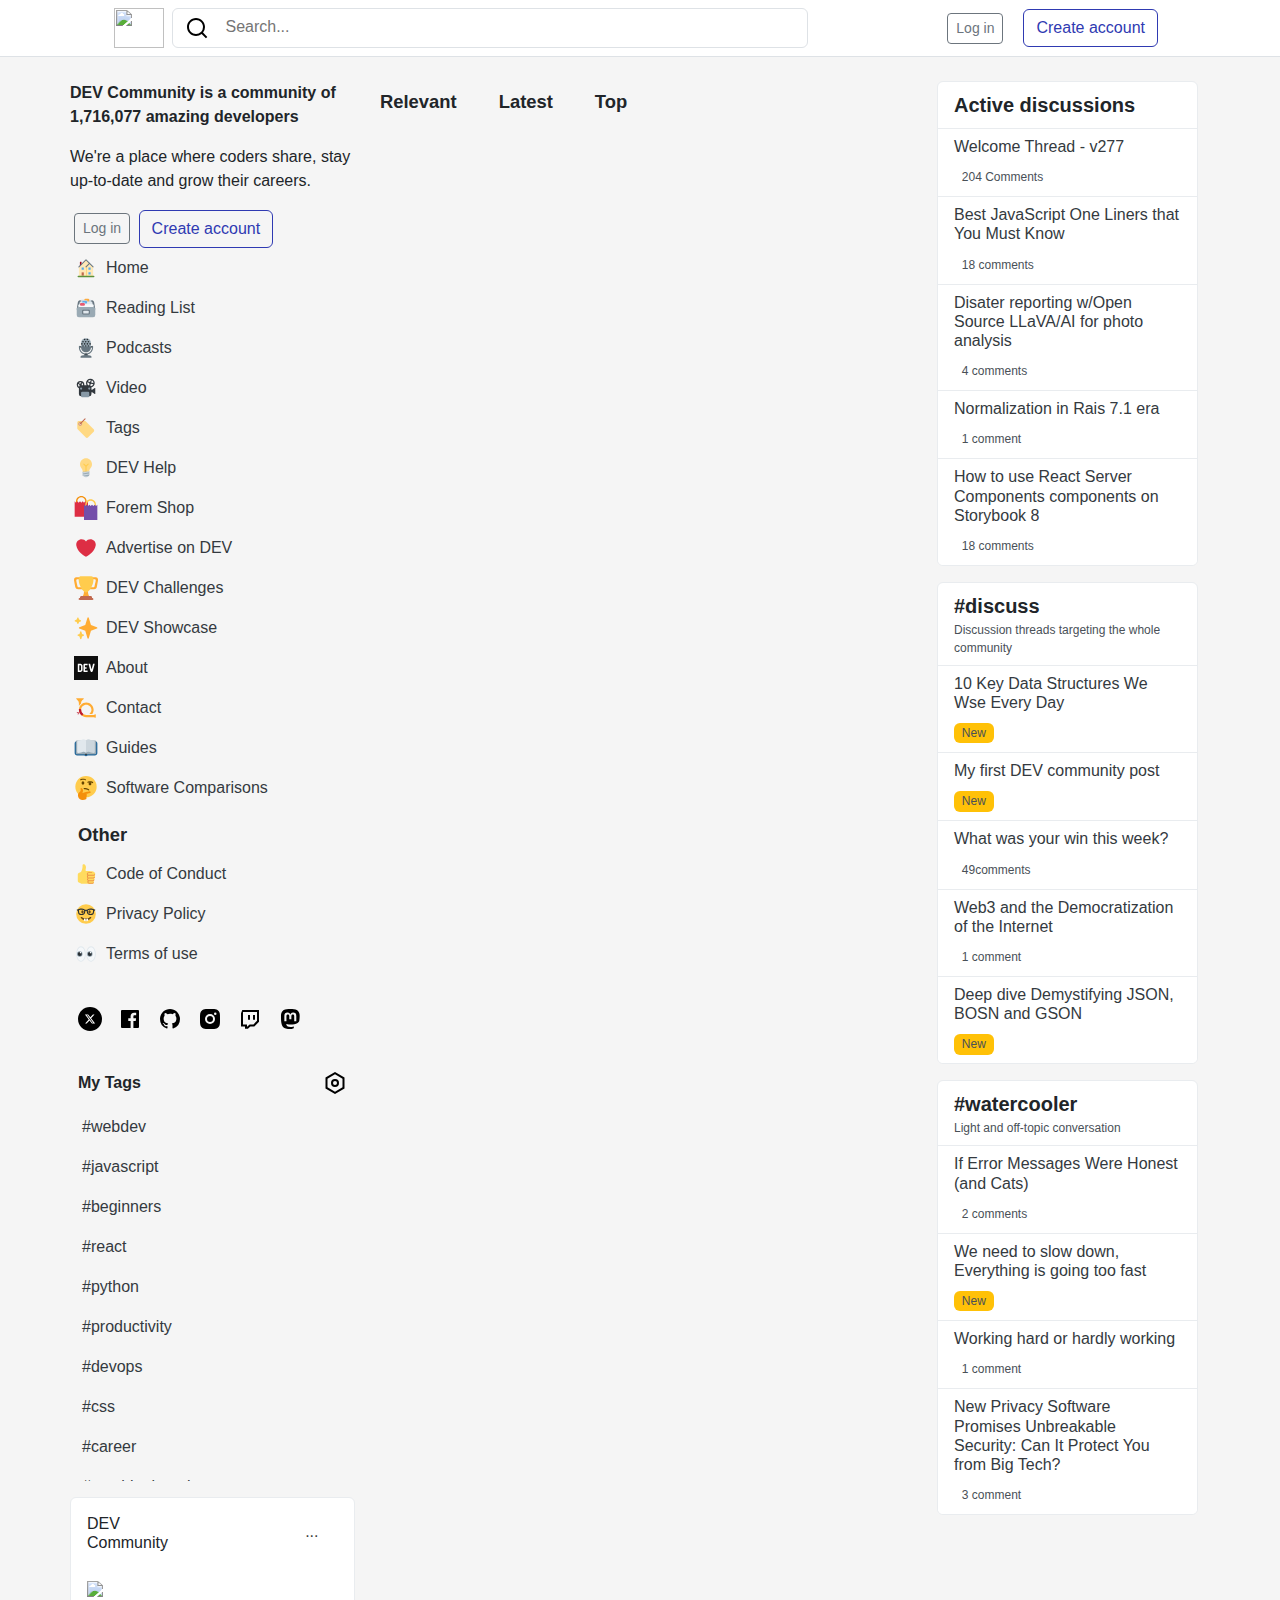
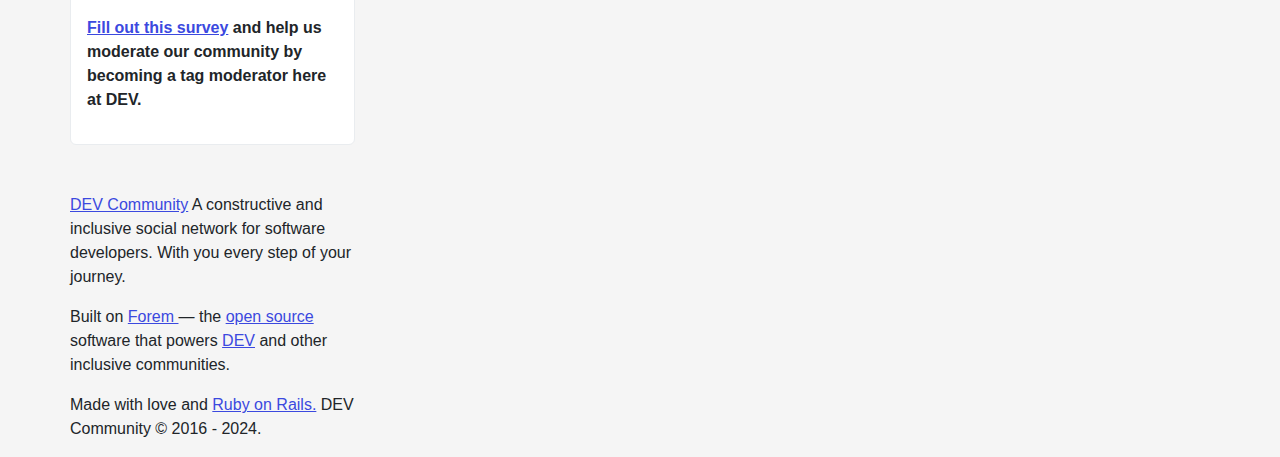
==== commit e8358d6e: "Merge pull request #14 from NeriGR/neri" ====
--- a/index.html
+++ b/index.html
@@ -26,10 +26,9 @@
             <span class="navbar-toggler-icon" height="40"></span>
           </button>
           <div class="d-none d-md-block col-1"></div>
-          <button style="border: none;" onclick="window.location.href='./index.html'">
           <img src="https://dev-to-uploads.s3.amazonaws.com/uploads/logos/resized_logo_UQww2soKuUsjaOGNB38o.png" alt=""
             width="50" height="40" />
-          </button>
+
           <div class="border rounded d-none d-md-block ms-2 w-50 d-flex flex-nowrap align-items-center">
             <button class="btn btn-ghost-morado">
               <svg class="" width="24" height="24">
@@ -61,146 +60,29 @@
     </nav>
   </header>
 
-  <!--sidebar-->
-  <div class="offcanvas offcanvas-start d-lg-none" data-bs-scroll="true" data-bs-backdrop="false"
-  id="navbarSupportedContent" tabindex="-1" aria-labelledby="navbarSupportedContentLabel">
-  <div class="offcanvas-header">
-    <h5 class="offcanvas-title" id="navbarSupportedContentLabel">
-      Dev Community
-    </h5>
-    <button type="button" class="btn-close" data-bs-dismiss="offcanvas" aria-label="Close"></button>
-  </div>
-  <div class="offcanvas-body p-0">
-    <div class="ps-2 pe-2">
-      <nav id="DevCommunity">
-        <ul class="nav flex-column">
-          <li class="nav-item">
-            <a class="nav btn text-start btn-ghost-morado text-nowrap py-2" href="#">
-              <img src="img/home.svg" alt="" class="me-2 ms-1" />Home</a>
-          </li>
-          <li class="nav-item">
-            <a class="nav btn text-start btn-ghost-morado text-nowrap py-2" href="#">
-              <img src="img/reading_list.svg" alt="" class="me-2 ms-1" />
-              Reading List</a>
-          </li>
-          <li class="nav-item">
-            <a class="nav btn text-start btn-ghost-morado text-nowrap py-2" href="#">
-              <img src="img/podcasts.svg" alt="" class="me-2 ms-1" />
-              Podcasts</a>
-          </li>
-          <li class="nav-item">
-            <a class="nav btn text-start btn-ghost-morado text-nowrap py-2" href="#">
-              <img src="img/videos.svg" alt="" class="me-2 ms-1" />
-              Video</a>
-          </li>
-          <li class="nav-item">
-            <a class="nav btn text-start btn-ghost-morado text-nowrap py-2" href="#">
-              <img src="img/tags.svg" alt="" class="me-2 ms-1" />
-              Tags</a>
-          </li>
-          <li class="nav-item">
-            <a class="nav btn text-start btn-ghost-morado text-nowrap py-2" href="#">
-              <img src="img/dev_help.svg" alt="" class="me-2 ms-1" />
-              DEV Help</a>
-          </li>
-          <li class="nav-item">
-            <a class="nav btn text-start btn-ghost-morado text-nowrap py-2" href="#">
-              <img src="img/forem_shop.svg" alt="" class="me-2 ms-1" />
-              Forem Shop</a>
-          </li>
-          <li class="nav-item">
-            <a class="nav btn text-start btn-ghost-morado flex-nowrap text-nowrap py-2" href="#">
-              <img src="img/advertise.svg" alt="" class="me-2 ms-1" />
-              Advertise on DEV</a>
-          </li>
-          <li class="nav-item">
-            <a class="nav btn text-start btn-ghost-morado text-nowrap py-2" href="#">
-              <img src="img/dev_challenges.svg" alt="" class="me-2 ms-1" />
-              DEV Challenges</a>
-          </li>
-          <li class="nav-item">
-            <a class="nav btn text-start btn-ghost-morado text-nowrap py-2" href="#">
-              <img src="img/dev_showcase.svg" alt="" class="me-2 ms-1" />
-              DEV Showcase</a>
-          </li>
-          <li class="nav-item">
-            <a class="nav btn text-start btn-ghost-morado text-nowrap py-2" href="#">
-              <img src="img/about.svg" alt="" class="me-2 ms-1" />
-              About</a>
-          </li>
-          <li class="nav-item">
-            <a class="nav btn text-start btn-ghost-morado text-nowrap py-2" href="#">
-              <img src="img/contact.svg" alt="" class="me-2 ms-1" />
-              Contact</a>
-          </li>
-          <li class="nav-item">
-            <a class="nav btn text-start btn-ghost-morado text-nowrap py-2" href="#">
-              <img src="img/guides.svg" alt="" class="me-2 ms-1" />
-              Guides</a>
-          </li>
-          <li class="nav-item">
-            <a class="nav btn text-start btn-ghost-morado flex-nowrap text-nowrap py-2" href="#">
-              <img src="img/software.svg" alt="" class="me-2 ms-1" />
-              Software Comparisons</a>
-          </li>
-        </ul>
-      </nav>
-      <nav class="mt-3" id="Other">
-        <h6 class="ms-2 fs-5 fw-bold">Other</h6>
-        <ul class="nav flex-column">
-          <li class="nav-item">
-            <a class="nav btn text-start btn-ghost-morado text-nowrap py-2" href="#">
-              <img src="img/code.svg" alt="" class="me-2 ms-1" />Code of Conduct</a>
-          </li>
-          <li class="nav-item">
-            <a class="nav btn text-start btn-ghost-morado text-nowrap py-2" href="#">
-              <img src="img/privacy.svg" alt="" class="me-2 ms-1" />Privacy Policy</a>
-          </li>
-          <li class="nav-item">
-            <a class="nav btn text-start btn-ghost-morado text-nowrap py-2" href="#">
-              <img src="img/terms.svg" alt="" class="me-2 ms-1" />Terms of use</a>
-          </li>
-        </ul>
-      </nav>
-      <nav class="d-flex justify-content-around mt-4 mb-4 w-75" id="Socials">
-        <a href="" class="btn btn-ghost-morado px-2 py-2"><img src="img/twiter.svg" alt="" /></a>
-        <a href="" class="btn btn-ghost-morado px-2 py-2"><img src="img/facebook.svg" alt="" /></a>
-        <a href="" class="btn btn-ghost-morado px-2 py-2"><img src="img/github.svg" alt="" /></a>
-        <a href="" class="btn btn-ghost-morado px-2 py-2"><img src="img/insta.svg" alt="" /></a>
-        <a href="" class="btn btn-ghost-morado px-2 py-2"><img src="img/twitch.svg" alt="" /></a>
-        <a href="" class="btn btn-ghost-morado px-2 py-2"><img src="img/mastodon.svg" alt="" /></a>
-      </nav>
-    </div>
-  </div>
-</div>
-<!--sidebar-->
 
   <div class="container mt-4">
     <div class="row">
       <div class="d-none d-md-block col-md-4 col-lg-3 flex-column p-0">
+
+        <div class="barra-lateral">
+          <div class="card-lateral">
+            <p><strong>DEV Community is a community of 1,716,077 amazing developers</strong></p>
+            <p class="asidi-p">We're a place where coders share, stay up-to-date and grow their careers.</p>
+            <button onclick="window.location.href='./log-ing/login.html'" type="button"
+              class="btn btn-outline-secondary btn-sm m-1 button-login">
+              Log in
+            </button>
+            <button onclick="window.location.href='./create-a-count/create-a-count.html'"
+              class="btn btn-outline-dark-morado text-nowrap button-create-account">
+              Create account
+            </button>
+          </div>
+        </div>
+        
         <div class="leftAside">
           <nav class="menuList" id="DevCommunity">
             <ul class="nav flex-column">
-
-              <div class="container">
-                <div class="row justify-content-between">
-                        <div class="card-lateral">
-                            <p><strong>DEV Community is a community of 1,716,077 amazing developers</strong></p>
-                            <p class="asidi-p">We're a place where coders share, stay up-to-date and grow their careers.</p>
-                            <div class="d-flex justify-content-center">
-                            <button onclick="window.location.href='./log-ing/login.html'" type="button"
-                                class="btn btn-outline-secondary btn-sm m-1 button-login">
-                                Log in
-                            </button>
-                            <button onclick="window.location.href='./create-a-count/create-a-count.html'"
-                                class="btn btn-outline-dark-morado text-nowrap button-create-account">
-                                Create account
-                            </button>
-                          </div>
-                        </div>
-                 </div>
-              </div>
-
               <li class="nav-item">
                 <a class="nav btn text-start btn-ghost-morado text-nowrap py-2" href="#">
                   <img src="img/home.svg" alt="" class="me-2 ms-1" />Home</a>
@@ -381,70 +263,11 @@
               <a class="btn btn-morado fs-6 fw-bold" href="#" id="latestButton">Latest</a>
             </li>
             <li class="nav-item">
-              <a class="btn btn-morado fs-6 fw-bold" href="#">Top</a>
+              <a class="btn btn-morado fs-6 fw-bold" href="#" id="topButton">Top</a>
             </li>
           </ul>
-          <div class="d-flex flex-column gap-2" id="allCards">
-            
-            <div class="card rounded overflow-hidden border-light-subtle" id="cards">
-              <img class="w-100" src="https://res.cloudinary.com/practicaldev/image/fetch/s--yH1__SZq--/c_limit%2Cf_auto%2Cfl_progressive%2Cq_auto%2Cw_775/https://dev-to-uploads.s3.amazonaws.com/uploads/articles/ytshyt5ieabbodlgx2gr.png" alt="" />
-              <div class="card-body p-3 border-light-subtle">
-                  <div class="d-flex align-items-center" id="firstSection">
-                      <img class="rounded-circle me-2" src="https://media.dev.to/cdn-cgi/image/width=90,height=90,fit=cover,gravity=auto,format=auto/https%3A%2F%2Fdev-to-uploads.s3.amazonaws.com%2Fuploads%2Fuser%2Fprofile_image%2F1463462%2Fadc8bd5d-e040-4aa7-8cce-18cb72dce06c.jpeg" alt="miguelrodriguez99 profile" width="32" height="32" />
-                      <div class="flex-grow-1">
-                          <a href="#" class="btn btn-ghost text-dark text-start p-1 fs-m">Miguel</a>
-                          <p class="fw-light fs-sm ms-1 text-light-emphasis link-dark fecha">May 25 (12 hours ago)</p>
-                      </div>
-                  </div>
-          
-                  <div class="mt-3" id="middleSection">
-                      <h3 class="mb-0">
-                          <a href="#" class="text-decoration-none text-dark fw-bold link-title"><strong>Frontend resources! &#128640;</strong></a>
-                      </h3>
-                      <div class="tags mt-2">
-                          <a href="#" class="btn btn-border fs-m">#frontend</a>
-                          <a href="#" class="btn btn-border fs-m">#tailwindcss</a>
-                          <a href="#" class="btn btn-border fs-m">#react</a>
-                          <a href="#" class="btn btn-border fs-m">#javascript</a>
-                      </div>
-          
-                      <div class="likes mt-3 d-flex justify-content-between align-items-center">
-                          <a href="#" class="btn btn-ghost fs-reactions d-flex gap-1">
-                              <span>33 reactions</span>
-                          </a>
-                          <a href="#" class="btn btn-ghost fs-reactions">
-                              <svg width="24" height="24" xmlns="http://www.w3.org/2000/svg" class="crayons-icon">
-                                  <path d="M10.5 5h3a6 6 0 110 12v2.625c-3.75-1.5-9-3.75-9-8.625a6 6 0 016-6zM12 15.5h1.5a4.501 4.501 0 001.722-8.657A4.5 4.5 0 0013.5 6.5h-3A4.5 4.5 0 006 11c0 2.707 1.846 4.475 6 6.36V15.5z"></path>
-                              </svg>
-                              4 comments
-                          </a>
-                          <div class="d-flex align-items-center">
-                              <p class="fw-light fs-sm text-light-emphasis mb-0">5 min read</p>
-                              <svg class="btn btn-ghost-morado p-2 ms-1" viewbox="0 0" width="40" height="40" xmlns="http://www.w3.org/2000/svg">
-                                  <path d="M6.75 4.5h10.5a.75.75 0 01.75.75v14.357a.375.375 0 01-.575.318L12 16.523l-5.426 3.401A.375.375 0 016 19.607V5.25a.75.75 0 01.75-.75zM16.5 6h-9v11.574l4.5-2.82 4.5 2.82V6z"></path>
-                              </svg>
-                          </div>
-                      </div>
-                  </div>
-          
-                  <div class="d-flex mt-3 gap-2" id="commentSection">
-                      <div class="avatarcomment">
-                          <img class="rounded-circle" src="https://media.dev.to/cdn-cgi/image/width=320,height=320,fit=cover,gravity=auto,format=auto/https%3A%2F%2Fdev-to-uploads.s3.amazonaws.com%2Fuploads%2Fuser%2Fprofile_image%2F1493941%2F935afd13-e2f6-480b-9fd3-975988dc6f30.jpg" alt="" width="24" height="24" />
-                      </div>
-                      <div class="comment rounded bg-fondo flex-grow-1 p-3">
-                          <div class="authortime d-flex align-items-center gap-1">
-                              <a href="#" class="text-decoration-none text-light-emphasis fs-m">John</a>
-                              <a href="#" class="fs-reactions text-decoration-none text-light-emphasis fw-lighter">4 hours ago</a>
-                          </div>
-                          <div class="fs-m">
-                              <p>Awesome!</p>
-                          </div>
-                      </div>
-                  </div>
-              </div>
-          </div>
-          
-            
+          <div class="d-flex flex-column gap-2" id="allCards"> 
+            <!--Aqui van las cards-->          
           </div>
         </div>       
 
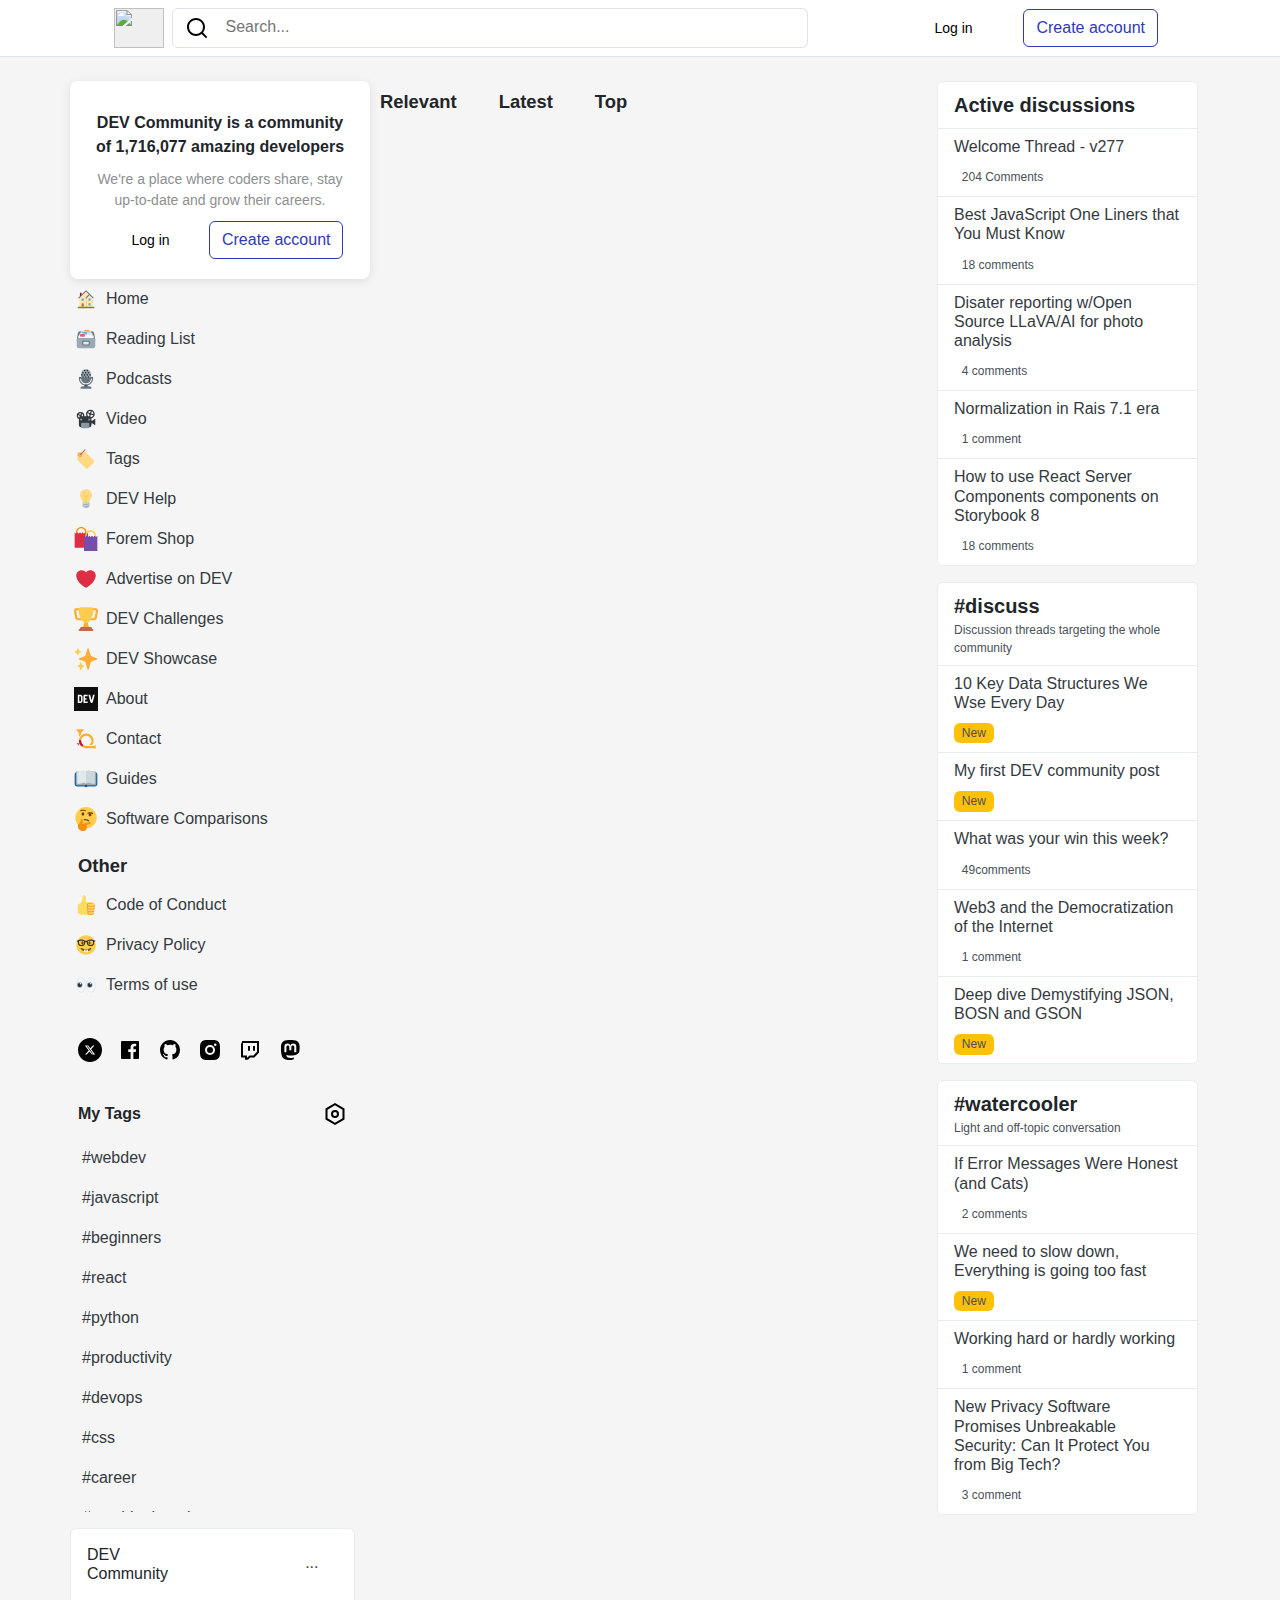
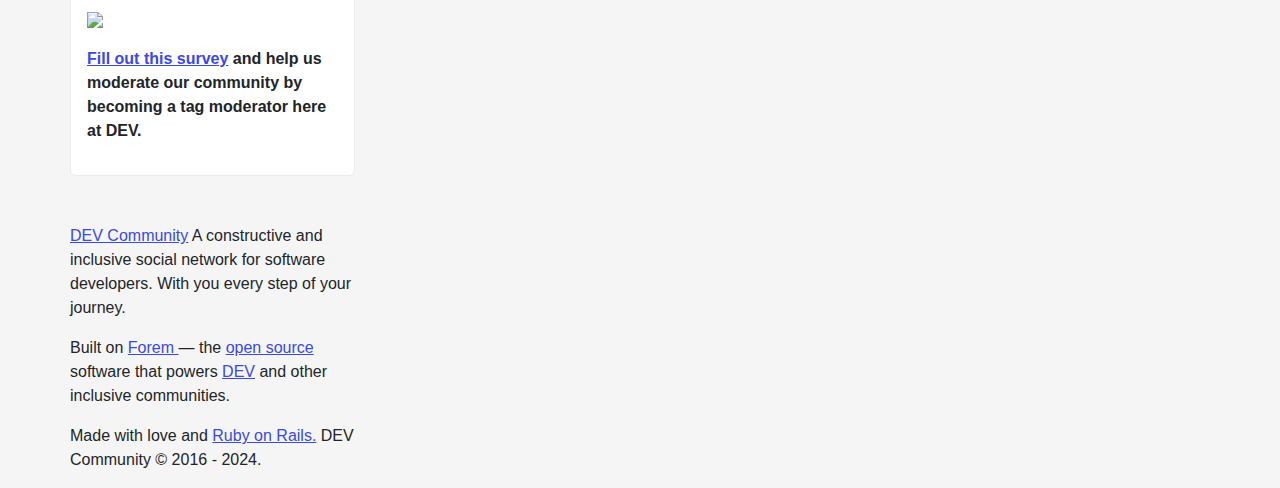
==== commit 11603f64: "se esta trabando en la funcion createPost" ====
--- a/index.html
+++ b/index.html
@@ -26,9 +26,10 @@
             <span class="navbar-toggler-icon" height="40"></span>
           </button>
           <div class="d-none d-md-block col-1"></div>
+          <button style="border: none;" onclick="window.location.href='./index.html'">
           <img src="https://dev-to-uploads.s3.amazonaws.com/uploads/logos/resized_logo_UQww2soKuUsjaOGNB38o.png" alt=""
             width="50" height="40" />
-
+          </button>
           <div class="border rounded d-none d-md-block ms-2 w-50 d-flex flex-nowrap align-items-center">
             <button class="btn btn-ghost-morado">
               <svg class="" width="24" height="24">
@@ -60,29 +61,142 @@
     </nav>
   </header>
 
+  <!--sidebar-->
+  <div class="offcanvas offcanvas-start d-lg-none" data-bs-scroll="true" data-bs-backdrop="false"
+  id="navbarSupportedContent" tabindex="-1" aria-labelledby="navbarSupportedContentLabel">
+  <div class="offcanvas-header">
+    <h5 class="offcanvas-title" id="navbarSupportedContentLabel">
+      Dev Community
+    </h5>
+    <button type="button" class="btn-close" data-bs-dismiss="offcanvas" aria-label="Close"></button>
+  </div>
+  <div class="offcanvas-body p-0">
+    <div class="ps-2 pe-2">
+      <nav id="DevCommunity">
+        <ul class="nav flex-column">
+          <li class="nav-item">
+            <a class="nav btn text-start btn-ghost-morado text-nowrap py-2" href="#">
+              <img src="img/home.svg" alt="" class="me-2 ms-1" />Home</a>
+          </li>
+          <li class="nav-item">
+            <a class="nav btn text-start btn-ghost-morado text-nowrap py-2" href="#">
+              <img src="img/reading_list.svg" alt="" class="me-2 ms-1" />
+              Reading List</a>
+          </li>
+          <li class="nav-item">
+            <a class="nav btn text-start btn-ghost-morado text-nowrap py-2" href="#">
+              <img src="img/podcasts.svg" alt="" class="me-2 ms-1" />
+              Podcasts</a>
+          </li>
+          <li class="nav-item">
+            <a class="nav btn text-start btn-ghost-morado text-nowrap py-2" href="#">
+              <img src="img/videos.svg" alt="" class="me-2 ms-1" />
+              Video</a>
+          </li>
+          <li class="nav-item">
+            <a class="nav btn text-start btn-ghost-morado text-nowrap py-2" href="#">
+              <img src="img/tags.svg" alt="" class="me-2 ms-1" />
+              Tags</a>
+          </li>
+          <li class="nav-item">
+            <a class="nav btn text-start btn-ghost-morado text-nowrap py-2" href="#">
+              <img src="img/dev_help.svg" alt="" class="me-2 ms-1" />
+              DEV Help</a>
+          </li>
+          <li class="nav-item">
+            <a class="nav btn text-start btn-ghost-morado text-nowrap py-2" href="#">
+              <img src="img/forem_shop.svg" alt="" class="me-2 ms-1" />
+              Forem Shop</a>
+          </li>
+          <li class="nav-item">
+            <a class="nav btn text-start btn-ghost-morado flex-nowrap text-nowrap py-2" href="#">
+              <img src="img/advertise.svg" alt="" class="me-2 ms-1" />
+              Advertise on DEV</a>
+          </li>
+          <li class="nav-item">
+            <a class="nav btn text-start btn-ghost-morado text-nowrap py-2" href="#">
+              <img src="img/dev_challenges.svg" alt="" class="me-2 ms-1" />
+              DEV Challenges</a>
+          </li>
+          <li class="nav-item">
+            <a class="nav btn text-start btn-ghost-morado text-nowrap py-2" href="#">
+              <img src="img/dev_showcase.svg" alt="" class="me-2 ms-1" />
+              DEV Showcase</a>
+          </li>
+          <li class="nav-item">
+            <a class="nav btn text-start btn-ghost-morado text-nowrap py-2" href="#">
+              <img src="img/about.svg" alt="" class="me-2 ms-1" />
+              About</a>
+          </li>
+          <li class="nav-item">
+            <a class="nav btn text-start btn-ghost-morado text-nowrap py-2" href="#">
+              <img src="img/contact.svg" alt="" class="me-2 ms-1" />
+              Contact</a>
+          </li>
+          <li class="nav-item">
+            <a class="nav btn text-start btn-ghost-morado text-nowrap py-2" href="#">
+              <img src="img/guides.svg" alt="" class="me-2 ms-1" />
+              Guides</a>
+          </li>
+          <li class="nav-item">
+            <a class="nav btn text-start btn-ghost-morado flex-nowrap text-nowrap py-2" href="#">
+              <img src="img/software.svg" alt="" class="me-2 ms-1" />
+              Software Comparisons</a>
+          </li>
+        </ul>
+      </nav>
+      <nav class="mt-3" id="Other">
+        <h6 class="ms-2 fs-5 fw-bold">Other</h6>
+        <ul class="nav flex-column">
+          <li class="nav-item">
+            <a class="nav btn text-start btn-ghost-morado text-nowrap py-2" href="#">
+              <img src="img/code.svg" alt="" class="me-2 ms-1" />Code of Conduct</a>
+          </li>
+          <li class="nav-item">
+            <a class="nav btn text-start btn-ghost-morado text-nowrap py-2" href="#">
+              <img src="img/privacy.svg" alt="" class="me-2 ms-1" />Privacy Policy</a>
+          </li>
+          <li class="nav-item">
+            <a class="nav btn text-start btn-ghost-morado text-nowrap py-2" href="#">
+              <img src="img/terms.svg" alt="" class="me-2 ms-1" />Terms of use</a>
+          </li>
+        </ul>
+      </nav>
+      <nav class="d-flex justify-content-around mt-4 mb-4 w-75" id="Socials">
+        <a href="" class="btn btn-ghost-morado px-2 py-2"><img src="img/twiter.svg" alt="" /></a>
+        <a href="" class="btn btn-ghost-morado px-2 py-2"><img src="img/facebook.svg" alt="" /></a>
+        <a href="" class="btn btn-ghost-morado px-2 py-2"><img src="img/github.svg" alt="" /></a>
+        <a href="" class="btn btn-ghost-morado px-2 py-2"><img src="img/insta.svg" alt="" /></a>
+        <a href="" class="btn btn-ghost-morado px-2 py-2"><img src="img/twitch.svg" alt="" /></a>
+        <a href="" class="btn btn-ghost-morado px-2 py-2"><img src="img/mastodon.svg" alt="" /></a>
+      </nav>
+    </div>
+  </div>
+</div>
+<!--sidebar-->
 
   <div class="container mt-4">
     <div class="row">
       <div class="d-none d-md-block col-md-4 col-lg-3 flex-column p-0">
-
-        <div class="barra-lateral">
-          <div class="card-lateral">
-            <p><strong>DEV Community is a community of 1,716,077 amazing developers</strong></p>
-            <p class="asidi-p">We're a place where coders share, stay up-to-date and grow their careers.</p>
-            <button onclick="window.location.href='./log-ing/login.html'" type="button"
-              class="btn btn-outline-secondary btn-sm m-1 button-login">
-              Log in
-            </button>
-            <button onclick="window.location.href='./create-a-count/create-a-count.html'"
-              class="btn btn-outline-dark-morado text-nowrap button-create-account">
-              Create account
-            </button>
-          </div>
-        </div>
-        
         <div class="leftAside">
           <nav class="menuList" id="DevCommunity">
             <ul class="nav flex-column">
+
+              <div class="barra-lateral">
+                <div class="card-lateral">
+                  <p><strong>DEV Community is a community of 1,716,077 amazing developers</strong></p>
+                  <p class="asidi-p">We're a place where coders share, stay up-to-date and grow their careers.</p>
+                  <button onclick="window.location.href='./log-ing/login.html'" type="button"
+                    class="btn btn-outline-secondary btn-sm m-1 button-login">
+                    Log in
+                  </button>
+                  <button onclick="window.location.href='./create-a-count/create-a-count.html'"
+                    class="btn btn-outline-dark-morado text-nowrap button-create-account">
+                    Create account
+                  </button>
+                </div>
+              </div>
+
               <li class="nav-item">
                 <a class="nav btn text-start btn-ghost-morado text-nowrap py-2" href="#">
                   <img src="img/home.svg" alt="" class="me-2 ms-1" />Home</a>
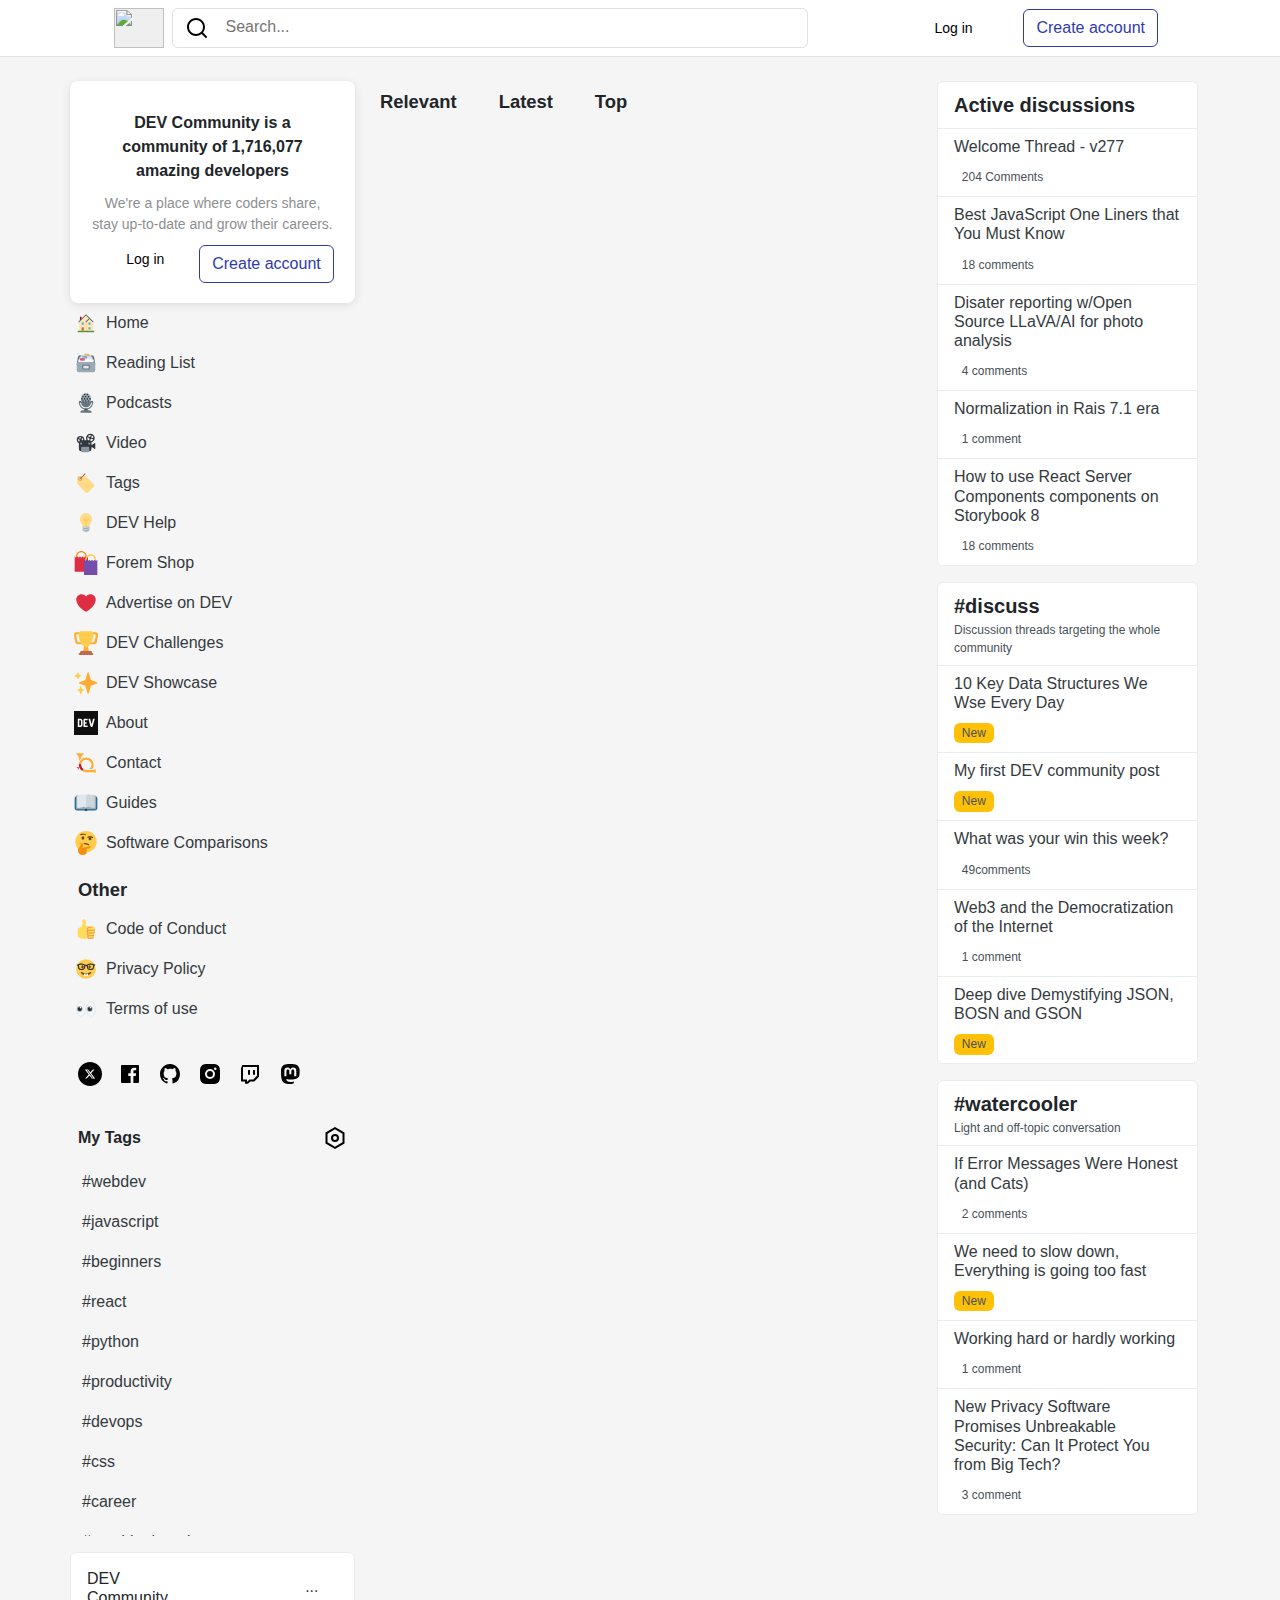
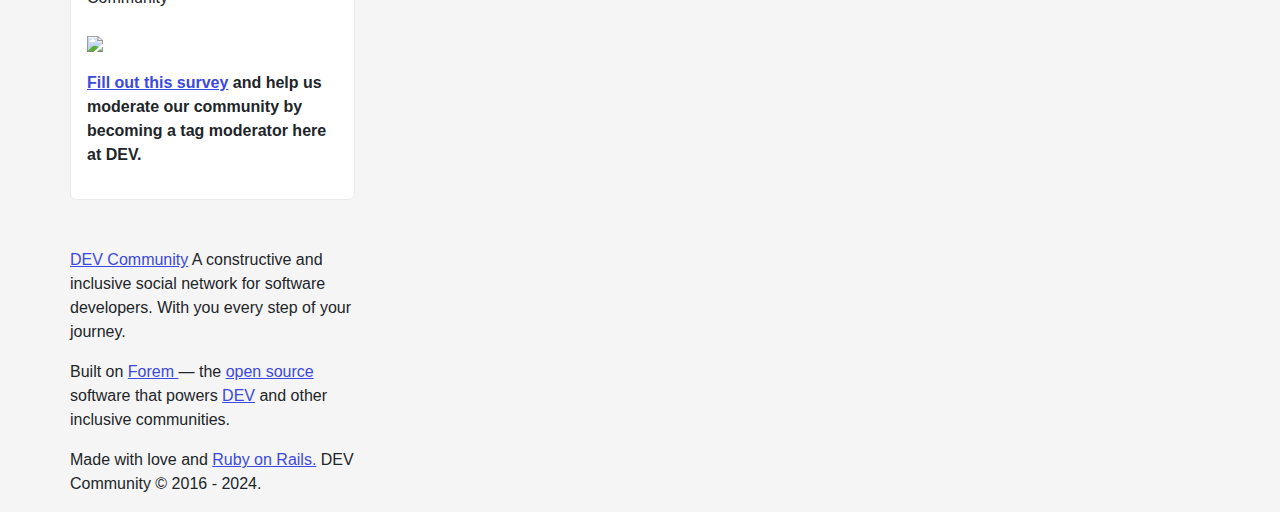
==== commit 20c48c71: "se arreglraron botones" ====
--- a/index.html
+++ b/index.html
@@ -182,19 +182,23 @@
           <nav class="menuList" id="DevCommunity">
             <ul class="nav flex-column">
 
-              <div class="barra-lateral">
-                <div class="card-lateral">
-                  <p><strong>DEV Community is a community of 1,716,077 amazing developers</strong></p>
-                  <p class="asidi-p">We're a place where coders share, stay up-to-date and grow their careers.</p>
-                  <button onclick="window.location.href='./log-ing/login.html'" type="button"
-                    class="btn btn-outline-secondary btn-sm m-1 button-login">
-                    Log in
-                  </button>
-                  <button onclick="window.location.href='./create-a-count/create-a-count.html'"
-                    class="btn btn-outline-dark-morado text-nowrap button-create-account">
-                    Create account
-                  </button>
-                </div>
+              <div class="container">
+                <div class="row justify-content-between">
+                        <div class="card-lateral">
+                            <p><strong>DEV Community is a community of 1,716,077 amazing developers</strong></p>
+                            <p class="asidi-p">We're a place where coders share, stay up-to-date and grow their careers.</p>
+                            <div class="d-flex justify-content-center">
+                            <button onclick="window.location.href='./log-ing/login.html'" type="button"
+                                class="btn btn-outline-secondary btn-sm m-1 button-login">
+                                Log in
+                            </button>
+                            <button onclick="window.location.href='./create-a-count/create-a-count.html'"
+                                class="btn btn-outline-dark-morado text-nowrap button-create-account">
+                                Create account
+                            </button>
+                          </div>
+                        </div>
+                 </div>
               </div>
 
               <li class="nav-item">
